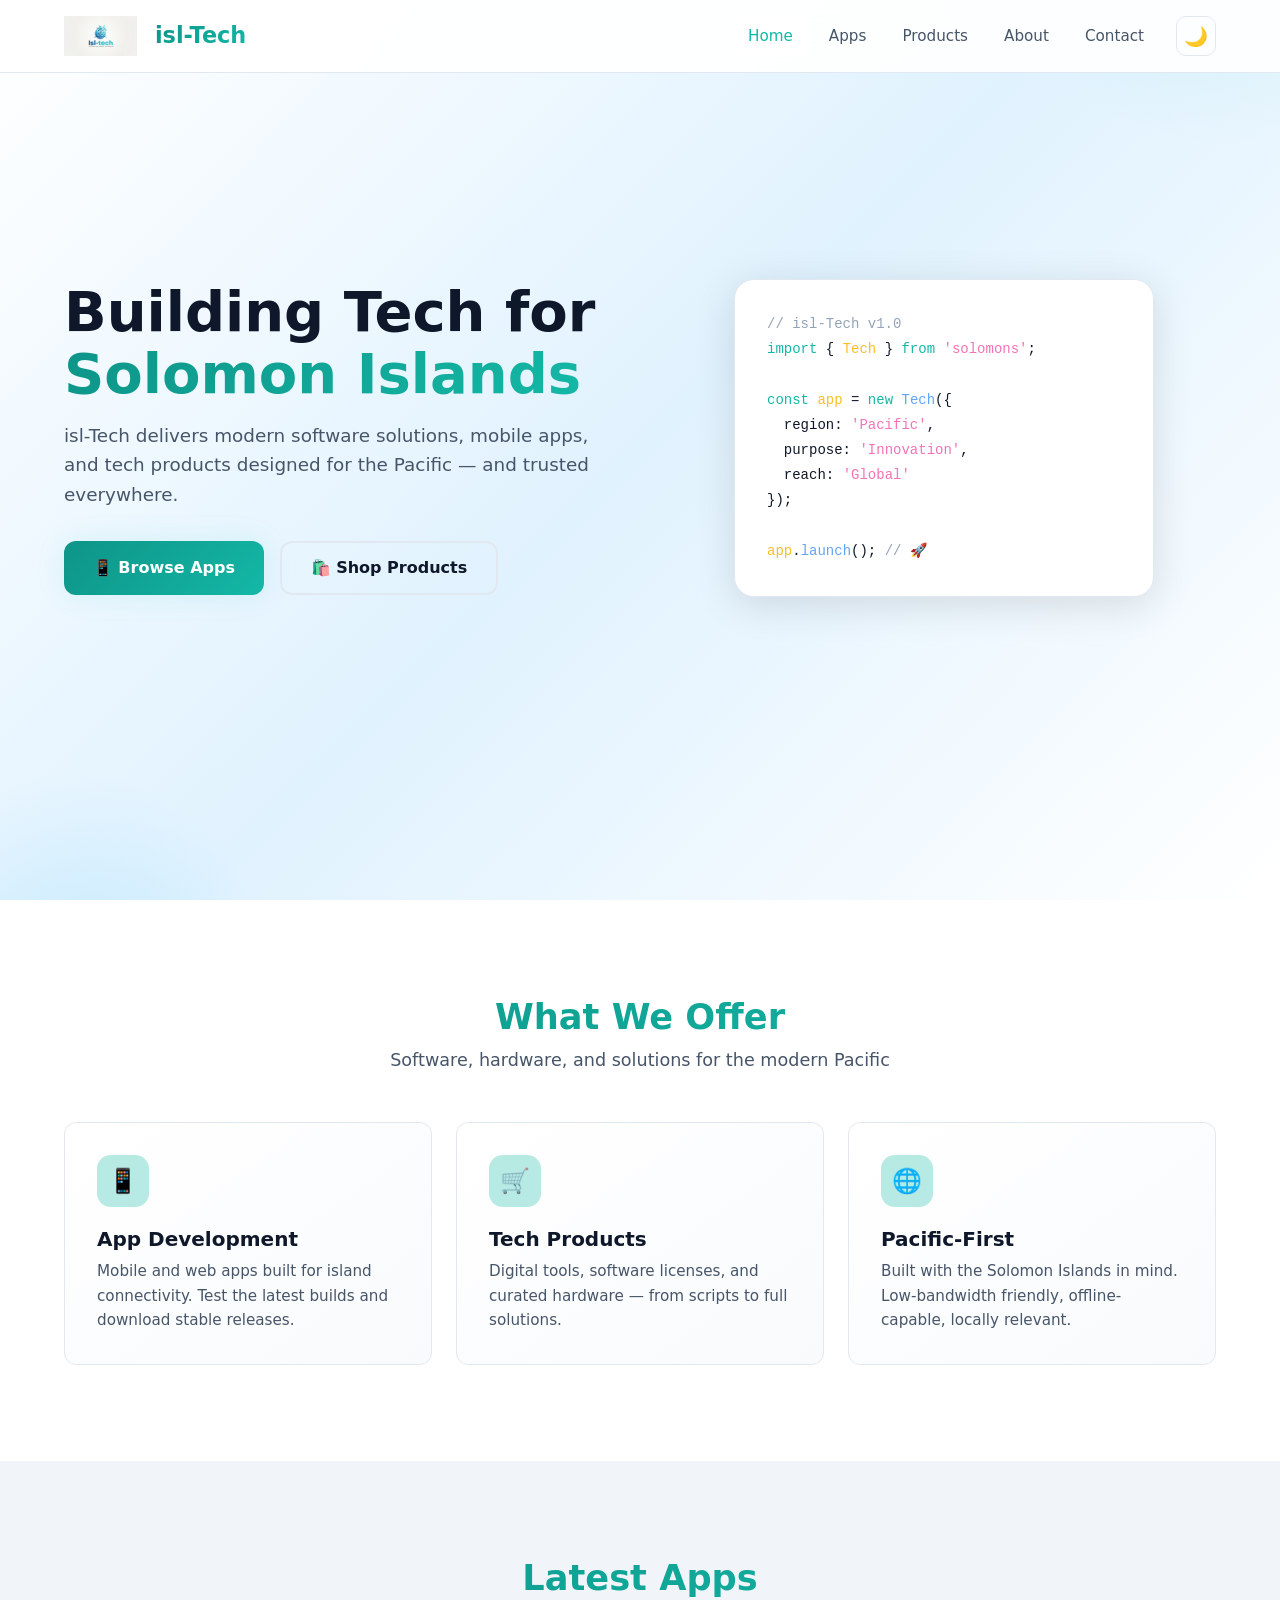
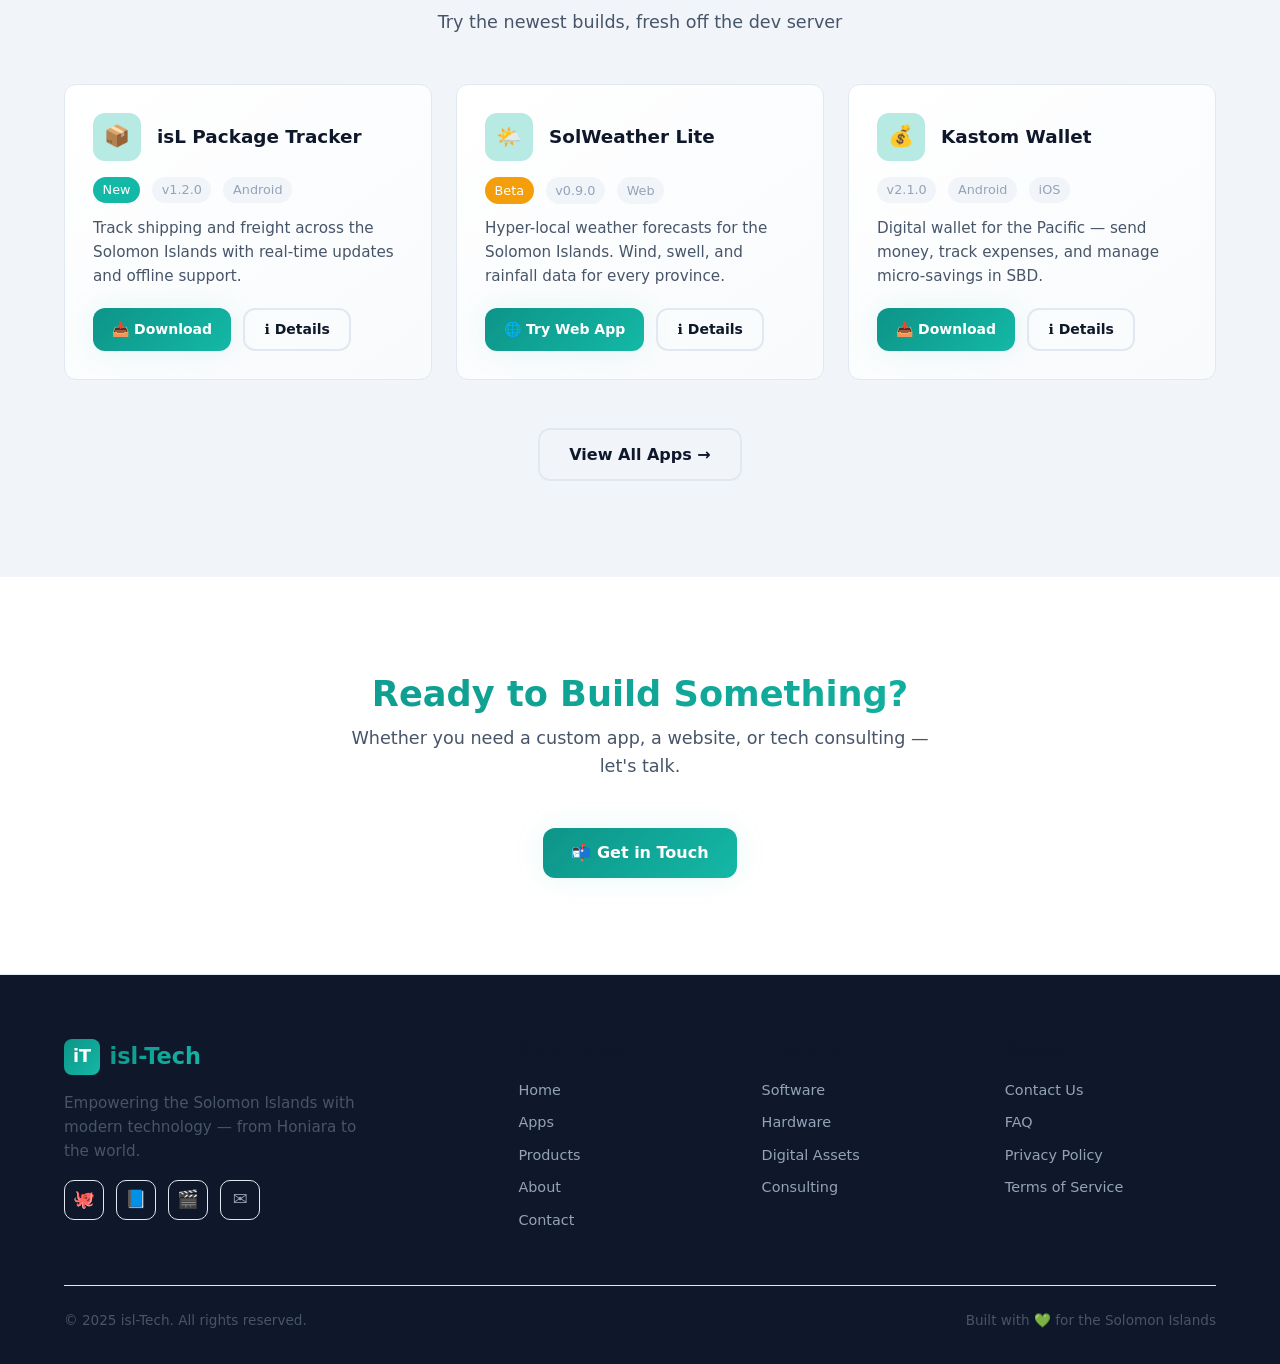
==== index.html @ 94e6d22f "Initial commit" ====
<!DOCTYPE html>
<html lang="en" data-theme="dark">

<head>
  <meta charset="UTF-8">
  <meta name="viewport" content="width=device-width, initial-scale=1.0">
  <meta name="description"
    content="isl-Tech — Solomon Islands tech hub. Download apps, browse products, and explore software solutions.">
  <title>isl-Tech | Solomon Islands Tech Solutions</title>
  <link rel="stylesheet" href="assets/css/style.css">
  <link rel="icon" type="image/svg+xml"
    href="data:image/svg+xml,<svg xmlns='http://www.w3.org/2000/svg' viewBox='0 0 100 100'><text y='.9em' font-size='90'>💻</text></svg>">
</head>

<body>

  <!-- ==================== NAVBAR ==================== -->
  <nav class="navbar" role="navigation" aria-label="Main navigation">
    <div class="container">
      <a href="index.html" class="nav-brand">
        <img src="assets/images/Gemini_Generated_Image_qq8vhxqq8vhxqq8v.png" alt="isl-Tech logo" class="brand-logo">
        <span>isl-Tech</span>
      </a>

      <div class="nav-links" id="nav-links">
        <a href="index.html">Home</a>
        <a href="apps.html">Apps</a>
        <a href="products.html">Products</a>
        <a href="about.html">About</a>
        <a href="contact.html">Contact</a>
        <button class="theme-toggle" id="theme-toggle" aria-label="Toggle theme">
          <span class="theme-icon">☀️</span>
        </button>
      </div>

      <button class="hamburger" id="hamburger" aria-label="Toggle menu">
        <span></span>
        <span></span>
        <span></span>
      </button>
    </div>
  </nav>

  <!-- ==================== HERO ==================== -->
  <section class="hero">
    <div class="container">
      <div class="hero-content animate-on-scroll">
        <h1>
          Building Tech for<br>
          <span class="highlight">Solomon Islands</span>
        </h1>
        <p>
          isl-Tech delivers modern software solutions, mobile apps, and tech products
          designed for the Pacific — and trusted everywhere.
        </p>
        <div class="hero-buttons">
          <a href="apps.html" class="btn btn-primary">📱 Browse Apps</a>
          <a href="products.html" class="btn btn-secondary">🛍️ Shop Products</a>
        </div>
      </div>

      <div class="hero-visual animate-on-scroll animate-in-delay-2">
        <div class="hero-code-block">
          <span class="code-comment">// isl-Tech v1.0</span><br>
          <span class="code-keyword">import</span> { <span class="code-var">Tech</span> } <span
            class="code-keyword">from</span> <span class="code-string">'solomons'</span>;<br><br>
          <span class="code-keyword">const</span> <span class="code-var">app</span> = <span
            class="code-keyword">new</span> <span class="code-func">Tech</span>({<br>
          &nbsp;&nbsp;region: <span class="code-string">'Pacific'</span>,<br>
          &nbsp;&nbsp;purpose: <span class="code-string">'Innovation'</span>,<br>
          &nbsp;&nbsp;reach: <span class="code-string">'Global'</span><br>
          });<br><br>
          <span class="code-var">app</span>.<span class="code-func">launch</span>(); <span class="code-comment">//
            🚀</span>
        </div>
      </div>
    </div>
  </section>

  <!-- ==================== FEATURES ==================== -->
  <section>
    <div class="container">
      <div class="text-center animate-on-scroll">
        <h2 class="section-title">What We Offer</h2>
        <p class="section-subtitle">Software, hardware, and solutions for the modern Pacific</p>
      </div>

      <div class="features-grid">
        <div class="feature-card animate-on-scroll animate-in-delay-1">
          <div class="feature-icon">📱</div>
          <h3>App Development</h3>
          <p>Mobile and web apps built for island connectivity. Test the latest builds and download stable releases.</p>
        </div>

        <div class="feature-card animate-on-scroll animate-in-delay-2">
          <div class="feature-icon">🛒</div>
          <h3>Tech Products</h3>
          <p>Digital tools, software licenses, and curated hardware — from scripts to full solutions.</p>
        </div>

        <div class="feature-card animate-on-scroll animate-in-delay-3">
          <div class="feature-icon">🌐</div>
          <h3>Pacific-First</h3>
          <p>Built with the Solomon Islands in mind. Low-bandwidth friendly, offline-capable, locally relevant.</p>
        </div>
      </div>
    </div>
  </section>

  <!-- ==================== LATEST APPS PREVIEW ==================== -->
  <section style="background: var(--bg-secondary);">
    <div class="container">
      <div class="text-center animate-on-scroll">
        <h2 class="section-title">Latest Apps</h2>
        <p class="section-subtitle">Try the newest builds, fresh off the dev server</p>
      </div>

      <div class="apps-grid">
        <div class="app-card animate-on-scroll animate-in-delay-1">
          <div class="app-card-header">
            <div class="app-card-icon">📦</div>
            <h3>isL Package Tracker</h3>
          </div>
          <div class="app-meta">
            <span class="tag-new">New</span>
            <span>v1.2.0</span>
            <span>Android</span>
          </div>
          <p>Track shipping and freight across the Solomon Islands with real-time updates and offline support.</p>
          <div class="app-actions">
            <a href="#" class="btn btn-primary btn-sm">📥 Download</a>
            <a href="#" class="btn btn-secondary btn-sm">ℹ️ Details</a>
          </div>
        </div>

        <div class="app-card animate-on-scroll animate-in-delay-2">
          <div class="app-card-header">
            <div class="app-card-icon">🌤️</div>
            <h3>SolWeather Lite</h3>
          </div>
          <div class="app-meta">
            <span class="tag-beta">Beta</span>
            <span>v0.9.0</span>
            <span>Web</span>
          </div>
          <p>Hyper-local weather forecasts for the Solomon Islands. Wind, swell, and rainfall data for every province.
          </p>
          <div class="app-actions">
            <a href="#" class="btn btn-primary btn-sm">🌐 Try Web App</a>
            <a href="#" class="btn btn-secondary btn-sm">ℹ️ Details</a>
          </div>
        </div>

        <div class="app-card animate-on-scroll animate-in-delay-3">
          <div class="app-card-header">
            <div class="app-card-icon">💰</div>
            <h3>Kastom Wallet</h3>
          </div>
          <div class="app-meta">
            <span>v2.1.0</span>
            <span>Android</span>
            <span>iOS</span>
          </div>
          <p>Digital wallet for the Pacific — send money, track expenses, and manage micro-savings in SBD.</p>
          <div class="app-actions">
            <a href="#" class="btn btn-primary btn-sm">📥 Download</a>
            <a href="#" class="btn btn-secondary btn-sm">ℹ️ Details</a>
          </div>
        </div>
      </div>

      <div class="text-center mt-3">
        <a href="apps.html" class="btn btn-secondary">View All Apps →</a>
      </div>
    </div>
  </section>

  <!-- ==================== CALL TO ACTION ==================== -->
  <section class="text-center">
    <div class="container">
      <div class="animate-on-scroll">
        <h2 class="section-title">Ready to Build Something?</h2>
        <p class="section-subtitle" style="max-width: 600px; margin-left: auto; margin-right: auto;">
          Whether you need a custom app, a website, or tech consulting — let's talk.
        </p>
        <a href="contact.html" class="btn btn-primary">📬 Get in Touch</a>
      </div>
    </div>
  </section>

  <!-- ==================== FOOTER ==================== -->
  <footer class="footer">
    <div class="container">
      <div class="footer-grid">
        <div class="footer-brand">
          <a href="index.html" class="nav-brand">
            <div class="brand-icon">iT</div>
            <span>isl-Tech</span>
          </a>
          <p>Empowering the Solomon Islands with modern technology — from Honiara to the world.</p>
          <div class="footer-social">
            <a href="#" aria-label="GitHub">🐙</a>
            <a href="#" aria-label="Facebook">📘</a>
            <a href="#" aria-label="YouTube">🎬</a>
            <a href="#" aria-label="Email">✉️</a>
          </div>
        </div>

        <div class="footer-links">
          <h4>Quick Links</h4>
          <a href="index.html">Home</a>
          <a href="apps.html">Apps</a>
          <a href="products.html">Products</a>
          <a href="about.html">About</a>
          <a href="contact.html">Contact</a>
        </div>

        <div class="footer-links">
          <h4>Products</h4>
          <a href="products.html">Software</a>
          <a href="products.html">Hardware</a>
          <a href="products.html">Digital Assets</a>
          <a href="products.html">Consulting</a>
        </div>

        <div class="footer-links">
          <h4>Support</h4>
          <a href="contact.html">Contact Us</a>
          <a href="#">FAQ</a>
          <a href="#">Privacy Policy</a>
          <a href="#">Terms of Service</a>
        </div>
      </div>

      <div class="footer-bottom">
        <span>&copy; 2025 isl-Tech. All rights reserved.</span>
        <span>Built with 💚 for the Solomon Islands</span>
      </div>
    </div>
  </footer>

  <script src="assets/js/main.js"></script>
</body>

</html>
---- assets/css/style.css ----
/* ========================================
   isl-Tech - Main Stylesheet
   Light/Dark mode with system preference
   ======================================== */

/* ----- CSS Variables (Theme) ----- */
:root {
  /* Default: Dark theme (fallback) */
  --bg-primary: #0a0e17;
  --bg-secondary: #111827;
  --bg-card: #1a1f2e;
  --bg-card-hover: #242b3d;
  --bg-nav: rgba(10, 14, 23, 0.92);
  --bg-footer: #060912;

  --text-primary: #f1f5f9;
  --text-secondary: #94a3b8;
  --text-muted: #64748b;

  --accent: #14b8a6;
  --accent-light: #2dd4bf;
  --accent-dark: #0d9488;
  --accent-glow: rgba(20, 184, 166, 0.3);

  --border-color: #1e293b;
  --border-light: #334155;

  --shadow: 0 4px 20px rgba(0, 0, 0, 0.3);
  --shadow-lg: 0 8px 40px rgba(0, 0, 0, 0.5);
  --shadow-accent: 0 0 30px rgba(20, 184, 166, 0.15);

  --gradient-hero: linear-gradient(135deg, #0a0e17 0%, #0f2847 50%, #0a0e17 100%);
  --gradient-card: linear-gradient(145deg, #1a1f2e, #111827);
  --gradient-accent: linear-gradient(135deg, #0d9488, #14b8a6);

  --radius: 12px;
  --radius-lg: 20px;
  --radius-full: 9999px;

  --font-sans: 'Segoe UI', system-ui, -apple-system, sans-serif;
  --font-mono: 'SF Mono', 'Fira Code', 'Cascadia Code', monospace;
}

/* ----- Light Theme ----- */
[data-theme="light"] {
  --bg-primary: #ffffff;
  --bg-secondary: #f1f5f9;
  --bg-card: #ffffff;
  --bg-card-hover: #f8fafc;
  --bg-nav: rgba(255, 255, 255, 0.92);
  --bg-footer: #0f172a;

  --text-primary: #0f172a;
  --text-secondary: #475569;
  --text-muted: #94a3b8;

  --border-color: #e2e8f0;
  --border-light: #cbd5e1;

  --shadow: 0 4px 20px rgba(0, 0, 0, 0.08);
  --shadow-lg: 0 8px 40px rgba(0, 0, 0, 0.12);
  --shadow-accent: 0 0 30px rgba(20, 184, 166, 0.1);

  --gradient-hero: linear-gradient(135deg, #ffffff 0%, #e0f2fe 50%, #ffffff 100%);
  --gradient-card: linear-gradient(145deg, #ffffff, #f8fafc);
}

/* ----- Reset & Base ----- */
*,
*::before,
*::after {
  margin: 0;
  padding: 0;
  box-sizing: border-box;
}

html {
  scroll-behavior: smooth;
  font-size: 16px;
}

body {
  font-family: var(--font-sans);
  background-color: var(--bg-primary);
  color: var(--text-primary);
  line-height: 1.6;
  transition: background-color 0.3s ease, color 0.3s ease;
  min-height: 100vh;
}

a {
  color: var(--accent);
  text-decoration: none;
  transition: color 0.2s ease;
}

a:hover {
  color: var(--accent-light);
}

/* ----- Logo Styling ----- */
.brand-logo {
  height: 40px;
  width: auto;
  object-fit: contain;
  margin-right: 8px;
}

img {
  max-width: 100%;
  height: auto;
  display: block;
}

ul {
  list-style: none;
}

.container {
  width: 100%;
  max-width: 1200px;
  margin: 0 auto;
  padding: 0 24px;
}

/* ----- Typography ----- */
h1,
h2,
h3,
h4,
h5,
h6 {
  line-height: 1.2;
  font-weight: 700;
}

.section-title {
  font-size: 2.2rem;
  margin-bottom: 0.5rem;
  background: var(--gradient-accent);
  -webkit-background-clip: text;
  -webkit-text-fill-color: transparent;
  background-clip: text;
}

.section-subtitle {
  font-size: 1.1rem;
  color: var(--text-secondary);
  margin-bottom: 3rem;
}

/* ----- Buttons ----- */
.btn {
  display: inline-flex;
  align-items: center;
  gap: 0.6rem;
  padding: 0.75rem 1.8rem;
  font-size: 1rem;
  font-weight: 600;
  border: none;
  border-radius: var(--radius);
  cursor: pointer;
  transition: all 0.25s ease;
  text-decoration: none;
  font-family: var(--font-sans);
}

.btn-primary {
  background: var(--gradient-accent);
  color: #fff;
  box-shadow: var(--shadow-accent);
}

.btn-primary:hover {
  transform: translateY(-2px);
  box-shadow: 0 0 40px var(--accent-glow);
  color: #fff;
}

.btn-secondary {
  background: transparent;
  color: var(--text-primary);
  border: 2px solid var(--border-color);
}

.btn-secondary:hover {
  border-color: var(--accent);
  color: var(--accent);
  transform: translateY(-2px);
}

.btn-sm {
  padding: 0.5rem 1.2rem;
  font-size: 0.875rem;
}

/* ========================================
   NAVIGATION
   ======================================== */
.navbar {
  position: fixed;
  top: 0;
  left: 0;
  width: 100%;
  z-index: 1000;
  background: var(--bg-nav);
  backdrop-filter: blur(16px);
  -webkit-backdrop-filter: blur(16px);
  border-bottom: 1px solid var(--border-color);
  transition: background 0.3s ease;
}

.navbar .container {
  display: flex;
  align-items: center;
  justify-content: space-between;
  height: 72px;
}

.nav-brand {
  display: flex;
  align-items: center;
  gap: 0.6rem;
  font-size: 1.4rem;
  font-weight: 800;
  color: var(--text-primary);
  text-decoration: none;
}

.nav-brand .brand-icon {
  width: 36px;
  height: 36px;
  background: var(--gradient-accent);
  border-radius: 8px;
  display: flex;
  align-items: center;
  justify-content: center;
  font-size: 1.1rem;
  color: #fff;
  font-weight: 700;
}

.nav-brand span {
  background: var(--gradient-accent);
  -webkit-background-clip: text;
  -webkit-text-fill-color: transparent;
  background-clip: text;
}

.nav-links {
  display: flex;
  align-items: center;
  gap: 0.25rem;
}

.nav-links a {
  padding: 0.5rem 1rem;
  color: var(--text-secondary);
  font-weight: 500;
  font-size: 0.95rem;
  border-radius: 8px;
  transition: all 0.2s ease;
}

.nav-links a:hover,
.nav-links a.active {
  color: var(--text-primary);
  background: var(--bg-card);
}

.nav-links a.active {
  color: var(--accent);
}

/* Theme Toggle */
.theme-toggle {
  display: flex;
  align-items: center;
  justify-content: center;
  width: 40px;
  height: 40px;
  border: 1px solid var(--border-color);
  border-radius: 10px;
  background: transparent;
  color: var(--text-secondary);
  cursor: pointer;
  font-size: 1.2rem;
  transition: all 0.25s ease;
  margin-left: 0.75rem;
}

.theme-toggle:hover {
  border-color: var(--accent);
  color: var(--accent);
  background: var(--bg-card);
}

/* Hamburger Menu */
.hamburger {
  display: none;
  flex-direction: column;
  gap: 5px;
  cursor: pointer;
  padding: 4px;
  border: none;
  background: transparent;
  margin-left: 0.75rem;
}

.hamburger span {
  display: block;
  width: 24px;
  height: 2.5px;
  background: var(--text-primary);
  border-radius: 2px;
  transition: all 0.3s ease;
}

.hamburger.active span:nth-child(1) {
  transform: rotate(45deg) translate(5px, 5px);
}

.hamburger.active span:nth-child(2) {
  opacity: 0;
}

.hamburger.active span:nth-child(3) {
  transform: rotate(-45deg) translate(5px, -5px);
}

/* ========================================
   HERO SECTION
   ======================================== */
.hero {
  min-height: 100vh;
  display: flex;
  align-items: center;
  background: var(--gradient-hero);
  position: relative;
  overflow: hidden;
  padding-top: 72px;
}

.hero::before {
  content: '';
  position: absolute;
  top: -50%;
  right: -20%;
  width: 600px;
  height: 600px;
  background: radial-gradient(circle, var(--accent-glow) 0%, transparent 70%);
  opacity: 0.4;
  pointer-events: none;
}

.hero::after {
  content: '';
  position: absolute;
  bottom: -30%;
  left: -10%;
  width: 400px;
  height: 400px;
  background: radial-gradient(circle, rgba(56, 189, 248, 0.15) 0%, transparent 70%);
  pointer-events: none;
}

.hero .container {
  position: relative;
  z-index: 1;
  display: grid;
  grid-template-columns: 1fr 1fr;
  gap: 4rem;
  align-items: center;
}

.hero-content h1 {
  font-size: 3.5rem;
  margin-bottom: 1rem;
  line-height: 1.1;
}

.hero-content h1 .highlight {
  background: var(--gradient-accent);
  -webkit-background-clip: text;
  -webkit-text-fill-color: transparent;
  background-clip: text;
}

.hero-content p {
  font-size: 1.15rem;
  color: var(--text-secondary);
  margin-bottom: 2rem;
  max-width: 540px;
}

.hero-buttons {
  display: flex;
  gap: 1rem;
  flex-wrap: wrap;
}

.hero-visual {
  display: flex;
  justify-content: center;
  align-items: center;
}

.hero-code-block {
  background: var(--bg-card);
  border: 1px solid var(--border-color);
  border-radius: var(--radius-lg);
  padding: 2rem;
  width: 100%;
  max-width: 420px;
  box-shadow: var(--shadow-lg);
  font-family: var(--font-mono);
  font-size: 0.875rem;
  line-height: 1.8;
}

.hero-code-block .code-comment {
  color: var(--text-muted);
}

.hero-code-block .code-keyword {
  color: var(--accent);
}

.hero-code-block .code-string {
  color: #f472b6;
}

.hero-code-block .code-func {
  color: #60a5fa;
}

.hero-code-block .code-var {
  color: #fbbf24;
}

/* ========================================
   FEATURES / SECTIONS
   ======================================== */
section {
  padding: 6rem 0;
}

.features-grid {
  display: grid;
  grid-template-columns: repeat(3, 1fr);
  gap: 1.5rem;
}

.feature-card {
  background: var(--gradient-card);
  border: 1px solid var(--border-color);
  border-radius: var(--radius);
  padding: 2rem;
  transition: all 0.3s ease;
}

.feature-card:hover {
  border-color: var(--accent);
  transform: translateY(-4px);
  box-shadow: var(--shadow-accent);
}

.feature-icon {
  width: 52px;
  height: 52px;
  background: var(--accent-glow);
  border-radius: 14px;
  display: flex;
  align-items: center;
  justify-content: center;
  font-size: 1.5rem;
  margin-bottom: 1.25rem;
}

.feature-card h3 {
  font-size: 1.25rem;
  margin-bottom: 0.5rem;
}

.feature-card p {
  color: var(--text-secondary);
  font-size: 0.95rem;
}

/* ========================================
   APPS PAGE
   ======================================== */
.page-header {
  padding: 8rem 0 3rem;
  text-align: center;
  background: var(--gradient-hero);
  position: relative;
}

.page-header h1 {
  font-size: 2.8rem;
  margin-bottom: 0.75rem;
}

.page-header p {
  color: var(--text-secondary);
  font-size: 1.1rem;
  max-width: 600px;
  margin: 0 auto;
}

.apps-grid {
  display: grid;
  grid-template-columns: repeat(auto-fill, minmax(340px, 1fr));
  gap: 1.5rem;
}

.app-card {
  background: var(--gradient-card);
  border: 1px solid var(--border-color);
  border-radius: var(--radius);
  padding: 1.75rem;
  transition: all 0.3s ease;
}

.app-card:hover {
  border-color: var(--accent);
  transform: translateY(-3px);
  box-shadow: var(--shadow);
}

.app-card-header {
  display: flex;
  align-items: center;
  gap: 1rem;
  margin-bottom: 1rem;
}

.app-card-icon {
  width: 48px;
  height: 48px;
  background: var(--accent-glow);
  border-radius: 12px;
  display: flex;
  align-items: center;
  justify-content: center;
  font-size: 1.3rem;
  flex-shrink: 0;
}

.app-card h3 {
  font-size: 1.15rem;
}

.app-card .app-meta {
  display: flex;
  gap: 0.75rem;
  margin-bottom: 0.75rem;
  flex-wrap: wrap;
}

.app-card .app-meta span {
  font-size: 0.8rem;
  padding: 0.2rem 0.6rem;
  border-radius: var(--radius-full);
  background: var(--bg-secondary);
  color: var(--text-muted);
  font-weight: 500;
}

.app-card .app-meta .tag-new {
  background: var(--accent);
  color: #fff;
}

.app-card .app-meta .tag-beta {
  background: #f59e0b;
  color: #fff;
}

.app-card p {
  color: var(--text-secondary);
  font-size: 0.95rem;
  margin-bottom: 1.25rem;
}

.app-card .app-actions {
  display: flex;
  gap: 0.75rem;
}

/* ========================================
   PRODUCTS PAGE
   ======================================== */
.products-grid {
  display: grid;
  grid-template-columns: repeat(auto-fill, minmax(300px, 1fr));
  gap: 1.5rem;
}

.product-card {
  background: var(--gradient-card);
  border: 1px solid var(--border-color);
  border-radius: var(--radius);
  overflow: hidden;
  transition: all 0.3s ease;
}

.product-card:hover {
  border-color: var(--accent);
  transform: translateY(-3px);
  box-shadow: var(--shadow);
}

.product-card-img {
  height: 200px;
  background: var(--bg-secondary);
  display: flex;
  align-items: center;
  justify-content: center;
  font-size: 3rem;
  color: var(--text-muted);
  border-bottom: 1px solid var(--border-color);
}

.product-card-body {
  padding: 1.5rem;
}

.product-card-body h3 {
  font-size: 1.15rem;
  margin-bottom: 0.4rem;
}

.product-card-body .product-price {
  font-size: 1.3rem;
  font-weight: 700;
  color: var(--accent);
  margin-bottom: 0.5rem;
}

.product-card-body p {
  color: var(--text-secondary);
  font-size: 0.9rem;
  margin-bottom: 1.25rem;
}

/* ========================================
   ABOUT PAGE
   ======================================== */
.about-content {
  display: grid;
  grid-template-columns: 1fr 1fr;
  gap: 3rem;
  align-items: start;
}

.about-text h2 {
  font-size: 1.8rem;
  margin-bottom: 1rem;
}

.about-text p {
  color: var(--text-secondary);
  margin-bottom: 1.25rem;
  font-size: 1.05rem;
}

.about-stats {
  display: grid;
  grid-template-columns: repeat(2, 1fr);
  gap: 1rem;
}

.stat-card {
  background: var(--gradient-card);
  border: 1px solid var(--border-color);
  border-radius: var(--radius);
  padding: 1.5rem;
  text-align: center;
}

.stat-card .stat-number {
  font-size: 2rem;
  font-weight: 800;
  background: var(--gradient-accent);
  -webkit-background-clip: text;
  -webkit-text-fill-color: transparent;
  background-clip: text;
}

.stat-card .stat-label {
  font-size: 0.9rem;
  color: var(--text-muted);
  margin-top: 0.25rem;
}

/* ========================================
   CONTACT PAGE
   ======================================== */
.contact-grid {
  display: grid;
  grid-template-columns: 1fr 1.5fr;
  gap: 3rem;
}

.contact-info h3 {
  font-size: 1.4rem;
  margin-bottom: 1rem;
}

.contact-info p {
  color: var(--text-secondary);
  margin-bottom: 2rem;
}

.contact-details {
  display: flex;
  flex-direction: column;
  gap: 1rem;
}

.contact-item {
  display: flex;
  align-items: center;
  gap: 1rem;
  padding: 1rem;
  background: var(--gradient-card);
  border: 1px solid var(--border-color);
  border-radius: var(--radius);
}

.contact-item-icon {
  width: 40px;
  height: 40px;
  background: var(--accent-glow);
  border-radius: 10px;
  display: flex;
  align-items: center;
  justify-content: center;
  font-size: 1.1rem;
  flex-shrink: 0;
}

.contact-item span {
  color: var(--text-secondary);
  font-size: 0.95rem;
}

.contact-form {
  background: var(--gradient-card);
  border: 1px solid var(--border-color);
  border-radius: var(--radius-lg);
  padding: 2rem;
}

.form-group {
  margin-bottom: 1.25rem;
}

.form-group label {
  display: block;
  font-size: 0.9rem;
  font-weight: 600;
  margin-bottom: 0.4rem;
  color: var(--text-secondary);
}

.form-group input,
.form-group textarea,
.form-group select {
  width: 100%;
  padding: 0.75rem 1rem;
  background: var(--bg-primary);
  border: 1px solid var(--border-color);
  border-radius: 8px;
  color: var(--text-primary);
  font-family: var(--font-sans);
  font-size: 1rem;
  transition: border-color 0.2s ease;
}

.form-group input:focus,
.form-group textarea:focus,
.form-group select:focus {
  outline: none;
  border-color: var(--accent);
  box-shadow: 0 0 0 3px var(--accent-glow);
}

.form-group textarea {
  min-height: 120px;
  resize: vertical;
}

/* ========================================
   FOOTER
   ======================================== */
.footer {
  background: var(--bg-footer);
  border-top: 1px solid var(--border-color);
  padding: 4rem 0 2rem;
  color: var(--text-secondary);
}

.footer-grid {
  display: grid;
  grid-template-columns: 2fr 1fr 1fr 1fr;
  gap: 2rem;
  margin-bottom: 3rem;
}

.footer-brand p {
  margin-top: 1rem;
  font-size: 0.95rem;
  max-width: 320px;
}

.footer h4 {
  color: var(--text-primary);
  font-size: 1rem;
  margin-bottom: 1rem;
}

.footer-links a {
  display: block;
  padding: 0.3rem 0;
  color: var(--text-muted);
  font-size: 0.9rem;
  transition: color 0.2s ease;
}

.footer-links a:hover {
  color: var(--accent);
}

.footer-social {
  display: flex;
  gap: 0.75rem;
  margin-top: 1rem;
}

.footer-social a {
  width: 40px;
  height: 40px;
  border: 1px solid var(--border-color);
  border-radius: 10px;
  display: flex;
  align-items: center;
  justify-content: center;
  color: var(--text-muted);
  font-size: 1.1rem;
  transition: all 0.25s ease;
}

.footer-social a:hover {
  border-color: var(--accent);
  color: var(--accent);
  background: var(--accent-glow);
}

.footer-bottom {
  border-top: 1px solid var(--border-color);
  padding-top: 1.5rem;
  display: flex;
  justify-content: space-between;
  align-items: center;
  flex-wrap: wrap;
  gap: 1rem;
  font-size: 0.85rem;
}

/* ========================================
   RESPONSIVE DESIGN
   ======================================== */
@media (max-width: 1024px) {
  .hero .container {
    grid-template-columns: 1fr;
    text-align: center;
  }

  .hero-content p {
    margin: 0 auto 2rem;
  }

  .hero-buttons {
    justify-content: center;
  }

  .hero-visual {
    display: none;
  }

  .features-grid {
    grid-template-columns: repeat(2, 1fr);
  }

  .about-content {
    grid-template-columns: 1fr;
  }

  .contact-grid {
    grid-template-columns: 1fr;
  }

  .footer-grid {
    grid-template-columns: 1fr 1fr;
  }
}

@media (max-width: 768px) {
  .nav-links {
    position: fixed;
    top: 72px;
    left: 0;
    width: 100%;
    flex-direction: column;
    background: var(--bg-nav);
    backdrop-filter: blur(16px);
    border-bottom: 1px solid var(--border-color);
    padding: 1rem;
    gap: 0.25rem;
    transform: translateY(-120%);
    opacity: 0;
    transition: all 0.3s ease;
  }

  .nav-links.open {
    transform: translateY(0);
    opacity: 1;
  }

  .hamburger {
    display: flex;
  }

  .hero-content h1 {
    font-size: 2.5rem;
  }

  .section-title {
    font-size: 1.8rem;
  }

  .features-grid {
    grid-template-columns: 1fr;
  }

  .apps-grid {
    grid-template-columns: 1fr;
  }

  .products-grid {
    grid-template-columns: 1fr;
  }

  .about-stats {
    grid-template-columns: 1fr 1fr;
  }

  .footer-grid {
    grid-template-columns: 1fr;
  }

  .footer-bottom {
    flex-direction: column;
    text-align: center;
  }

  .page-header h1 {
    font-size: 2rem;
  }
}

@media (max-width: 480px) {
  .hero-content h1 {
    font-size: 2rem;
  }

  .container {
    padding: 0 16px;
  }

  .hero-buttons {
    flex-direction: column;
    align-items: center;
  }

  .about-stats {
    grid-template-columns: 1fr;
  }
}

/* ========================================
   ANIMATIONS
   ======================================== */
@keyframes fadeInUp {
  from {
    opacity: 0;
    transform: translateY(30px);
  }

  to {
    opacity: 1;
    transform: translateY(0);
  }
}

.animate-in {
  animation: fadeInUp 0.6s ease forwards;
}

.animate-in-delay-1 {
  animation-delay: 0.1s;
}

.animate-in-delay-2 {
  animation-delay: 0.2s;
}

.animate-in-delay-3 {
  animation-delay: 0.3s;
}

.animate-in-delay-4 {
  animation-delay: 0.4s;
}

/* ----- Utility ----- */
.text-center {
  text-align: center;
}

.mt-1 {
  margin-top: 1rem;
}

.mt-2 {
  margin-top: 2rem;
}

.mt-3 {
  margin-top: 3rem;
}

.mb-1 {
  margin-bottom: 1rem;
}

.mb-2 {
  margin-bottom: 2rem;
}
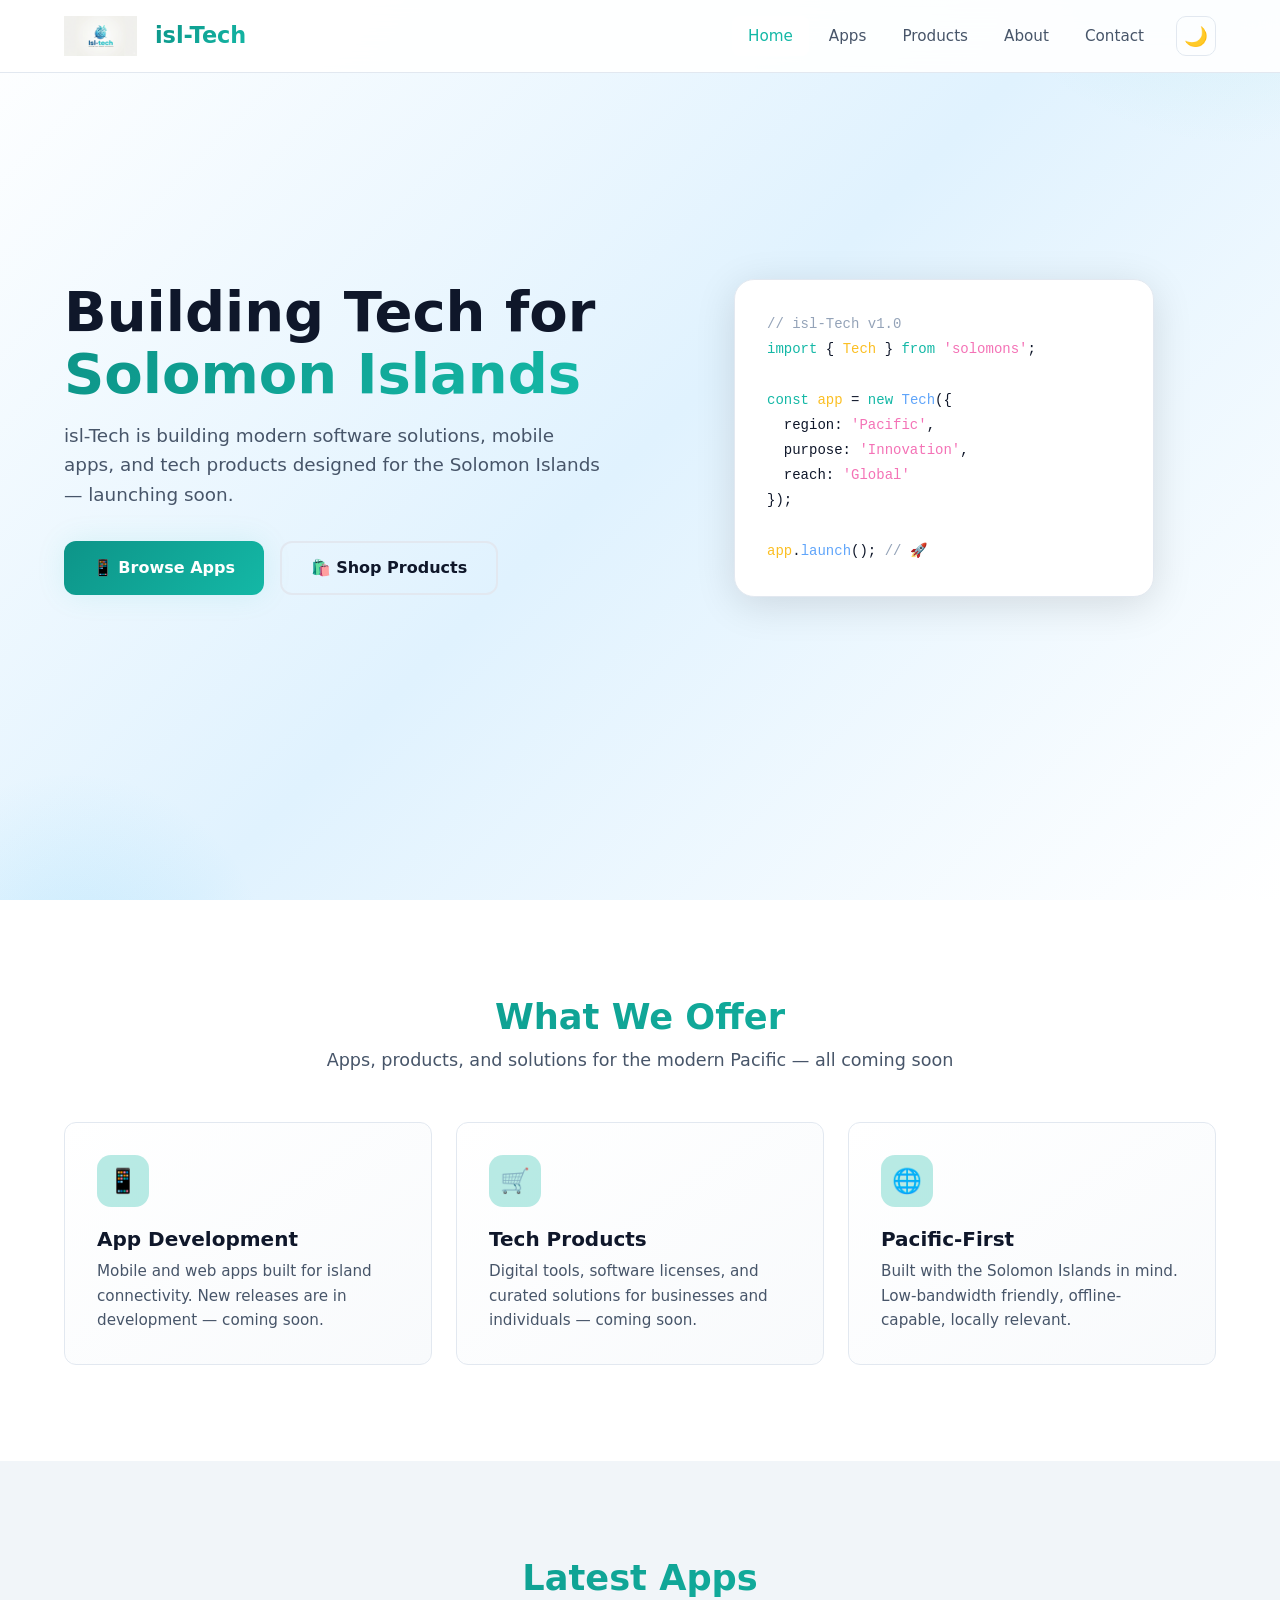
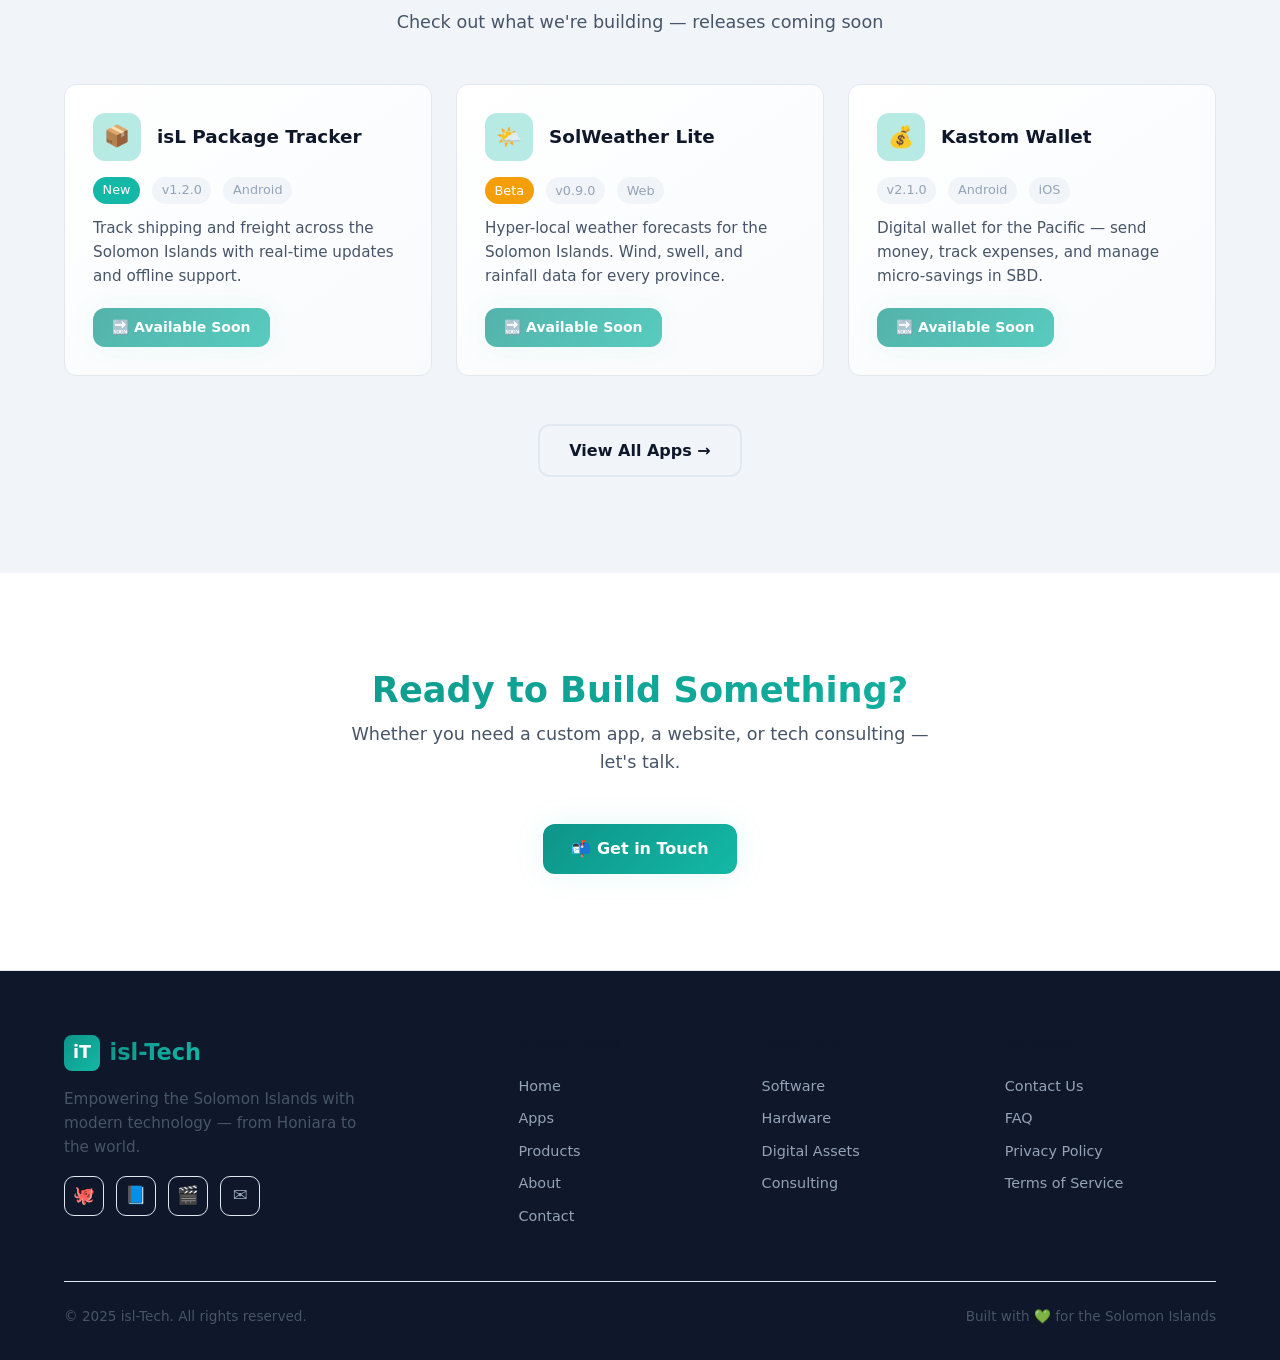
==== commit e3abef5c: "Update messaging: mark all apps/products as coming soon" ====
--- a/index.html
+++ b/index.html
@@ -5,7 +5,7 @@
   <meta charset="UTF-8">
   <meta name="viewport" content="width=device-width, initial-scale=1.0">
   <meta name="description"
-    content="isl-Tech — Solomon Islands tech hub. Download apps, browse products, and explore software solutions.">
+    content="isl-Tech — Solomon Islands tech hub. Browse upcoming apps, products, and software solutions.">
   <title>isl-Tech | Solomon Islands Tech Solutions</title>
   <link rel="stylesheet" href="assets/css/style.css">
   <link rel="icon" type="image/svg+xml"
@@ -50,8 +50,8 @@
           <span class="highlight">Solomon Islands</span>
         </h1>
         <p>
-          isl-Tech delivers modern software solutions, mobile apps, and tech products
-          designed for the Pacific — and trusted everywhere.
+          isl-Tech is building modern software solutions, mobile apps, and tech products
+          designed for the Solomon Islands — launching soon.
         </p>
         <div class="hero-buttons">
           <a href="apps.html" class="btn btn-primary">📱 Browse Apps</a>
@@ -82,20 +82,20 @@
     <div class="container">
       <div class="text-center animate-on-scroll">
         <h2 class="section-title">What We Offer</h2>
-        <p class="section-subtitle">Software, hardware, and solutions for the modern Pacific</p>
+        <p class="section-subtitle">Apps, products, and solutions for the modern Pacific — all coming soon</p>
       </div>
 
       <div class="features-grid">
         <div class="feature-card animate-on-scroll animate-in-delay-1">
           <div class="feature-icon">📱</div>
           <h3>App Development</h3>
-          <p>Mobile and web apps built for island connectivity. Test the latest builds and download stable releases.</p>
+          <p>Mobile and web apps built for island connectivity. New releases are in development — coming soon.</p>
         </div>
 
         <div class="feature-card animate-on-scroll animate-in-delay-2">
           <div class="feature-icon">🛒</div>
           <h3>Tech Products</h3>
-          <p>Digital tools, software licenses, and curated hardware — from scripts to full solutions.</p>
+          <p>Digital tools, software licenses, and curated solutions for businesses and individuals — coming soon.</p>
         </div>
 
         <div class="feature-card animate-on-scroll animate-in-delay-3">
@@ -112,7 +112,7 @@
     <div class="container">
       <div class="text-center animate-on-scroll">
         <h2 class="section-title">Latest Apps</h2>
-        <p class="section-subtitle">Try the newest builds, fresh off the dev server</p>
+        <p class="section-subtitle">Check out what we're building — releases coming soon</p>
       </div>
 
       <div class="apps-grid">
@@ -128,8 +128,8 @@
           </div>
           <p>Track shipping and freight across the Solomon Islands with real-time updates and offline support.</p>
           <div class="app-actions">
-            <a href="#" class="btn btn-primary btn-sm">📥 Download</a>
-            <a href="#" class="btn btn-secondary btn-sm">ℹ️ Details</a>
+            <span class="btn btn-primary btn-sm" style="opacity: 0.7; cursor: default; pointer-events: none;">🔜
+              Available Soon</span>
           </div>
         </div>
 
@@ -146,8 +146,8 @@
           <p>Hyper-local weather forecasts for the Solomon Islands. Wind, swell, and rainfall data for every province.
           </p>
           <div class="app-actions">
-            <a href="#" class="btn btn-primary btn-sm">🌐 Try Web App</a>
-            <a href="#" class="btn btn-secondary btn-sm">ℹ️ Details</a>
+            <span class="btn btn-primary btn-sm" style="opacity: 0.7; cursor: default; pointer-events: none;">🔜
+              Available Soon</span>
           </div>
         </div>
 
@@ -163,8 +163,8 @@
           </div>
           <p>Digital wallet for the Pacific — send money, track expenses, and manage micro-savings in SBD.</p>
           <div class="app-actions">
-            <a href="#" class="btn btn-primary btn-sm">📥 Download</a>
-            <a href="#" class="btn btn-secondary btn-sm">ℹ️ Details</a>
+            <span class="btn btn-primary btn-sm" style="opacity: 0.7; cursor: default; pointer-events: none;">🔜
+              Available Soon</span>
           </div>
         </div>
       </div>
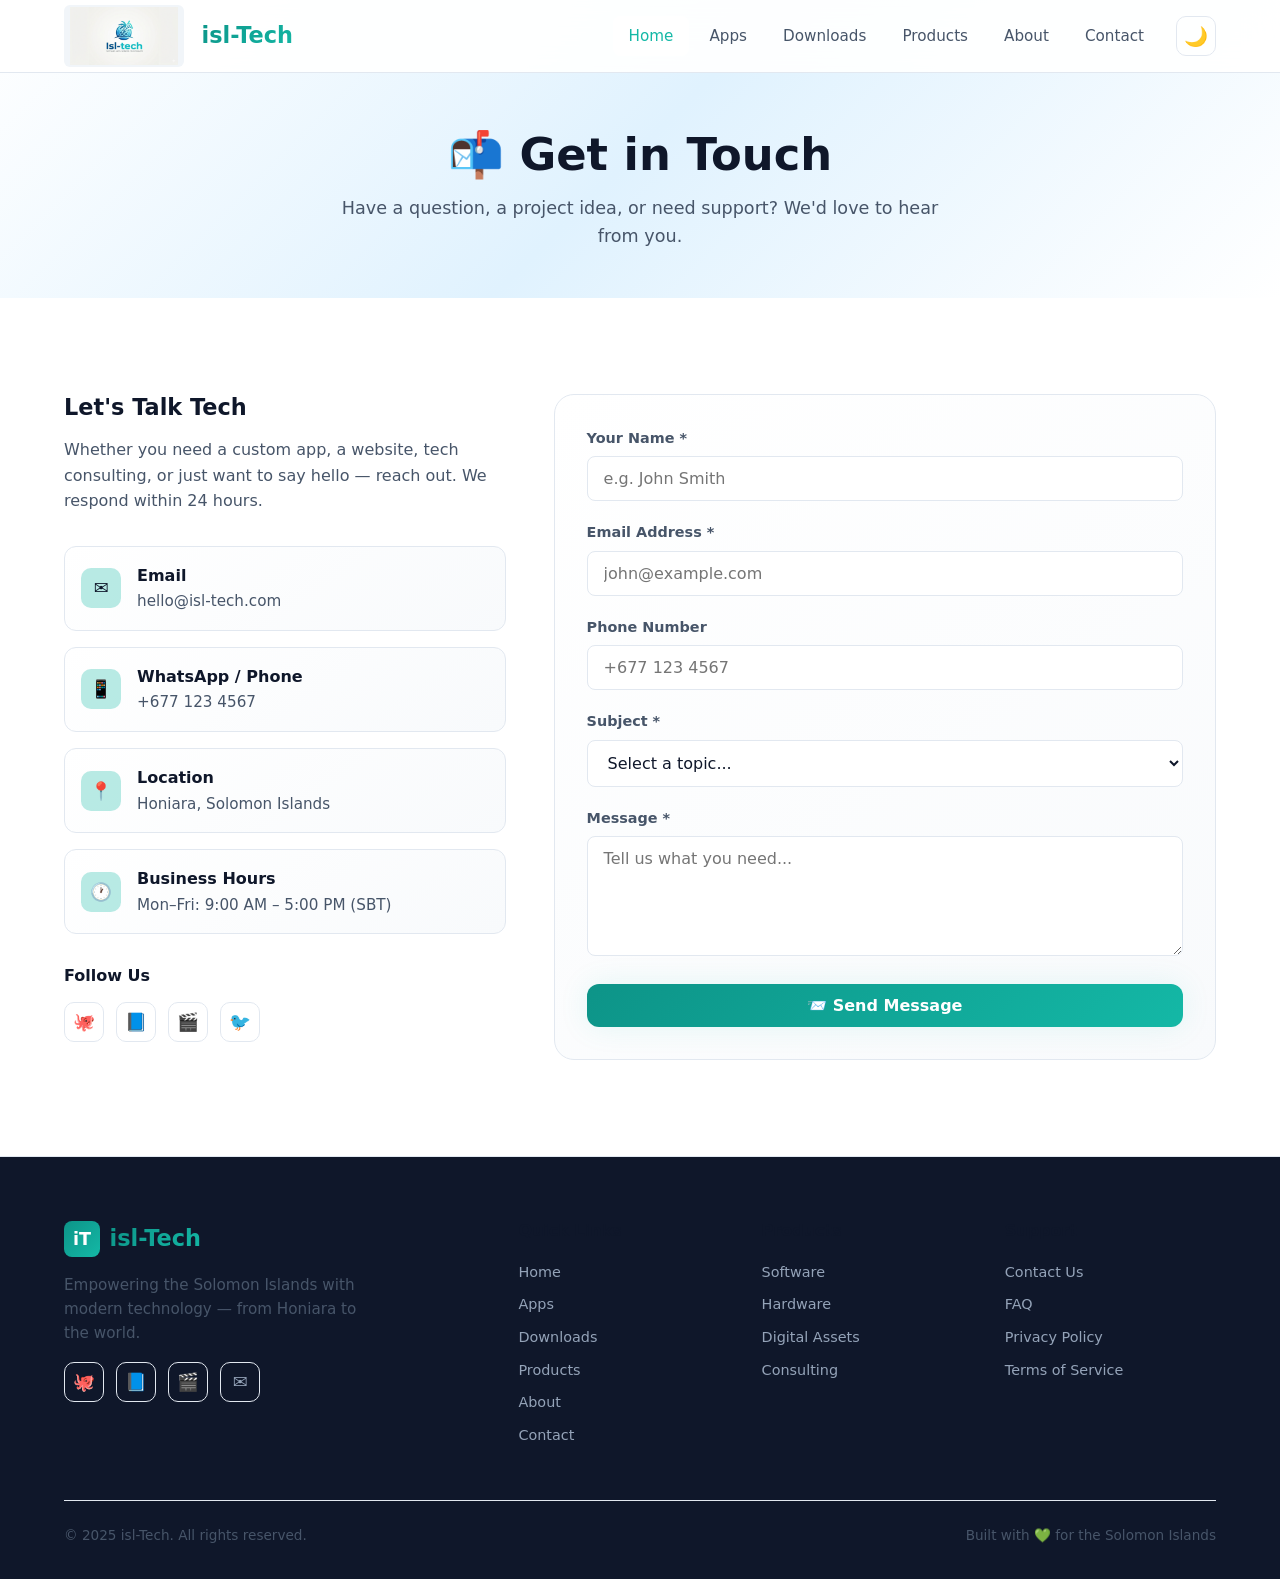
==== commit deb5d133: "Add Island Hearts app to Apps page with Pre Seed App label and push all latest changes" ====
--- a/index.html
+++ b/index.html
@@ -4,9 +4,8 @@
 <head>
   <meta charset="UTF-8">
   <meta name="viewport" content="width=device-width, initial-scale=1.0">
-  <meta name="description"
-    content="isl-Tech — Solomon Islands tech hub. Browse upcoming apps, products, and software solutions.">
-  <title>isl-Tech | Solomon Islands Tech Solutions</title>
+  <meta name="description" content="Contact isl-Tech — get in touch about apps, products, consulting, or support.">
+  <title>Contact | isl-Tech</title>
   <link rel="stylesheet" href="assets/css/style.css">
   <link rel="icon" type="image/svg+xml"
     href="data:image/svg+xml,<svg xmlns='http://www.w3.org/2000/svg' viewBox='0 0 100 100'><text y='.9em' font-size='90'>💻</text></svg>">
@@ -25,6 +24,7 @@
       <div class="nav-links" id="nav-links">
         <a href="index.html">Home</a>
         <a href="apps.html">Apps</a>
+        <a href="downloads.html">Downloads</a>
         <a href="products.html">Products</a>
         <a href="about.html">About</a>
         <a href="contact.html">Contact</a>
@@ -41,149 +41,114 @@
     </div>
   </nav>
 
-  <!-- ==================== HERO ==================== -->
-  <section class="hero">
-    <div class="container">
-      <div class="hero-content animate-on-scroll">
-        <h1>
-          Building Tech for<br>
-          <span class="highlight">Solomon Islands</span>
-        </h1>
-        <p>
-          isl-Tech is building modern software solutions, mobile apps, and tech products
-          designed for the Solomon Islands — launching soon.
-        </p>
-        <div class="hero-buttons">
-          <a href="apps.html" class="btn btn-primary">📱 Browse Apps</a>
-          <a href="products.html" class="btn btn-secondary">🛍️ Shop Products</a>
-        </div>
-      </div>
-
-      <div class="hero-visual animate-on-scroll animate-in-delay-2">
-        <div class="hero-code-block">
-          <span class="code-comment">// isl-Tech v1.0</span><br>
-          <span class="code-keyword">import</span> { <span class="code-var">Tech</span> } <span
-            class="code-keyword">from</span> <span class="code-string">'solomons'</span>;<br><br>
-          <span class="code-keyword">const</span> <span class="code-var">app</span> = <span
-            class="code-keyword">new</span> <span class="code-func">Tech</span>({<br>
-          &nbsp;&nbsp;region: <span class="code-string">'Pacific'</span>,<br>
-          &nbsp;&nbsp;purpose: <span class="code-string">'Innovation'</span>,<br>
-          &nbsp;&nbsp;reach: <span class="code-string">'Global'</span><br>
-          });<br><br>
-          <span class="code-var">app</span>.<span class="code-func">launch</span>(); <span class="code-comment">//
-            🚀</span>
-        </div>
-      </div>
-    </div>
-  </section>
-
-  <!-- ==================== FEATURES ==================== -->
+  <!-- ==================== PAGE HEADER ==================== -->
+  <header class="page-header">
+    <div class="container">
+      <h1 class="animate-on-scroll">📬 Get in Touch</h1>
+      <p class="animate-on-scroll animate-in-delay-1">
+        Have a question, a project idea, or need support? We'd love to hear from you.
+      </p>
+    </div>
+  </header>
+
+  <!-- ==================== CONTACT SECTION ==================== -->
   <section>
     <div class="container">
-      <div class="text-center animate-on-scroll">
-        <h2 class="section-title">What We Offer</h2>
-        <p class="section-subtitle">Apps, products, and solutions for the modern Pacific — all coming soon</p>
-      </div>
-
-      <div class="features-grid">
-        <div class="feature-card animate-on-scroll animate-in-delay-1">
-          <div class="feature-icon">📱</div>
-          <h3>App Development</h3>
-          <p>Mobile and web apps built for island connectivity. New releases are in development — coming soon.</p>
-        </div>
-
-        <div class="feature-card animate-on-scroll animate-in-delay-2">
-          <div class="feature-icon">🛒</div>
-          <h3>Tech Products</h3>
-          <p>Digital tools, software licenses, and curated solutions for businesses and individuals — coming soon.</p>
-        </div>
-
-        <div class="feature-card animate-on-scroll animate-in-delay-3">
-          <div class="feature-icon">🌐</div>
-          <h3>Pacific-First</h3>
-          <p>Built with the Solomon Islands in mind. Low-bandwidth friendly, offline-capable, locally relevant.</p>
-        </div>
-      </div>
-    </div>
-  </section>
-
-  <!-- ==================== LATEST APPS PREVIEW ==================== -->
-  <section style="background: var(--bg-secondary);">
-    <div class="container">
-      <div class="text-center animate-on-scroll">
-        <h2 class="section-title">Latest Apps</h2>
-        <p class="section-subtitle">Check out what we're building — releases coming soon</p>
-      </div>
-
-      <div class="apps-grid">
-        <div class="app-card animate-on-scroll animate-in-delay-1">
-          <div class="app-card-header">
-            <div class="app-card-icon">📦</div>
-            <h3>isL Package Tracker</h3>
+      <div class="contact-grid">
+        <!-- Contact Info -->
+        <div class="contact-info animate-on-scroll">
+          <h3>Let's Talk Tech</h3>
+          <p>
+            Whether you need a custom app, a website, tech consulting, or just want to say hello —
+            reach out. We respond within 24 hours.
+          </p>
+
+          <div class="contact-details">
+            <div class="contact-item">
+              <div class="contact-item-icon">✉️</div>
+              <div>
+                <strong>Email</strong><br>
+                <span>hello@isl-tech.com</span>
+              </div>
+            </div>
+
+            <div class="contact-item">
+              <div class="contact-item-icon">📱</div>
+              <div>
+                <strong>WhatsApp / Phone</strong><br>
+                <span>+677 123 4567</span>
+              </div>
+            </div>
+
+            <div class="contact-item">
+              <div class="contact-item-icon">📍</div>
+              <div>
+                <strong>Location</strong><br>
+                <span>Honiara, Solomon Islands</span>
+              </div>
+            </div>
+
+            <div class="contact-item">
+              <div class="contact-item-icon">🕐</div>
+              <div>
+                <strong>Business Hours</strong><br>
+                <span>Mon–Fri: 9:00 AM – 5:00 PM (SBT)</span>
+              </div>
+            </div>
           </div>
-          <div class="app-meta">
-            <span class="tag-new">New</span>
-            <span>v1.2.0</span>
-            <span>Android</span>
+
+          <div style="margin-top: 2rem;">
+            <h4 style="margin-bottom: 0.75rem;">Follow Us</h4>
+            <div class="footer-social">
+              <a href="#" aria-label="GitHub">🐙</a>
+              <a href="#" aria-label="Facebook">📘</a>
+              <a href="#" aria-label="YouTube">🎬</a>
+              <a href="#" aria-label="Twitter/X">🐦</a>
+            </div>
           </div>
-          <p>Track shipping and freight across the Solomon Islands with real-time updates and offline support.</p>
-          <div class="app-actions">
-            <span class="btn btn-primary btn-sm" style="opacity: 0.7; cursor: default; pointer-events: none;">🔜
-              Available Soon</span>
-          </div>
-        </div>
-
-        <div class="app-card animate-on-scroll animate-in-delay-2">
-          <div class="app-card-header">
-            <div class="app-card-icon">🌤️</div>
-            <h3>SolWeather Lite</h3>
-          </div>
-          <div class="app-meta">
-            <span class="tag-beta">Beta</span>
-            <span>v0.9.0</span>
-            <span>Web</span>
-          </div>
-          <p>Hyper-local weather forecasts for the Solomon Islands. Wind, swell, and rainfall data for every province.
-          </p>
-          <div class="app-actions">
-            <span class="btn btn-primary btn-sm" style="opacity: 0.7; cursor: default; pointer-events: none;">🔜
-              Available Soon</span>
-          </div>
-        </div>
-
-        <div class="app-card animate-on-scroll animate-in-delay-3">
-          <div class="app-card-header">
-            <div class="app-card-icon">💰</div>
-            <h3>Kastom Wallet</h3>
-          </div>
-          <div class="app-meta">
-            <span>v2.1.0</span>
-            <span>Android</span>
-            <span>iOS</span>
-          </div>
-          <p>Digital wallet for the Pacific — send money, track expenses, and manage micro-savings in SBD.</p>
-          <div class="app-actions">
-            <span class="btn btn-primary btn-sm" style="opacity: 0.7; cursor: default; pointer-events: none;">🔜
-              Available Soon</span>
-          </div>
-        </div>
-      </div>
-
-      <div class="text-center mt-3">
-        <a href="apps.html" class="btn btn-secondary">View All Apps →</a>
-      </div>
-    </div>
-  </section>
-
-  <!-- ==================== CALL TO ACTION ==================== -->
-  <section class="text-center">
-    <div class="container">
-      <div class="animate-on-scroll">
-        <h2 class="section-title">Ready to Build Something?</h2>
-        <p class="section-subtitle" style="max-width: 600px; margin-left: auto; margin-right: auto;">
-          Whether you need a custom app, a website, or tech consulting — let's talk.
-        </p>
-        <a href="contact.html" class="btn btn-primary">📬 Get in Touch</a>
+        </div>
+
+        <!-- Contact Form -->
+        <div class="contact-form animate-on-scroll animate-in-delay-1">
+          <form id="contact-form">
+            <div class="form-group">
+              <label for="name">Your Name *</label>
+              <input type="text" id="name" name="name" placeholder="e.g. John Smith" required>
+            </div>
+
+            <div class="form-group">
+              <label for="email">Email Address *</label>
+              <input type="email" id="email" name="email" placeholder="john@example.com" required>
+            </div>
+
+            <div class="form-group">
+              <label for="phone">Phone Number</label>
+              <input type="tel" id="phone" name="phone" placeholder="+677 123 4567">
+            </div>
+
+            <div class="form-group">
+              <label for="subject">Subject *</label>
+              <select id="subject" name="subject" required>
+                <option value="">Select a topic...</option>
+                <option value="app-support">App Support / Bug Report</option>
+                <option value="beta-testing">Beta Testing Request</option>
+                <option value="product-enquiry">Product Enquiry</option>
+                <option value="custom-project">Custom Project / Consulting</option>
+                <option value="partnership">Partnership Opportunity</option>
+                <option value="general">General Enquiry</option>
+              </select>
+            </div>
+
+            <div class="form-group">
+              <label for="message">Message *</label>
+              <textarea id="message" name="message" placeholder="Tell us what you need..." required></textarea>
+            </div>
+
+            <button type="submit" class="btn btn-primary" style="width: 100%; justify-content: center;">
+              📨 Send Message
+            </button>
+          </form>
+        </div>
       </div>
     </div>
   </section>
@@ -210,6 +175,7 @@
           <h4>Quick Links</h4>
           <a href="index.html">Home</a>
           <a href="apps.html">Apps</a>
+          <a href="downloads.html">Downloads</a>
           <a href="products.html">Products</a>
           <a href="about.html">About</a>
           <a href="contact.html">Contact</a>
--- a/assets/css/style.css
+++ b/assets/css/style.css
@@ -29,7 +29,12 @@
   --shadow-lg: 0 8px 40px rgba(0, 0, 0, 0.5);
   --shadow-accent: 0 0 30px rgba(20, 184, 166, 0.15);
 
-  --gradient-hero: linear-gradient(135deg, #0a0e17 0%, #0f2847 50%, #0a0e17 100%);
+  --gradient-hero: linear-gradient(
+    135deg,
+    #0a0e17 0%,
+    #0f2847 50%,
+    #0a0e17 100%
+  );
   --gradient-card: linear-gradient(145deg, #1a1f2e, #111827);
   --gradient-accent: linear-gradient(135deg, #0d9488, #14b8a6);
 
@@ -37,8 +42,8 @@
   --radius-lg: 20px;
   --radius-full: 9999px;
 
-  --font-sans: 'Segoe UI', system-ui, -apple-system, sans-serif;
-  --font-mono: 'SF Mono', 'Fira Code', 'Cascadia Code', monospace;
+  --font-sans: "Segoe UI", system-ui, -apple-system, sans-serif;
+  --font-mono: "SF Mono", "Fira Code", "Cascadia Code", monospace;
 }
 
 /* ----- Light Theme ----- */
@@ -61,7 +66,12 @@
   --shadow-lg: 0 8px 40px rgba(0, 0, 0, 0.12);
   --shadow-accent: 0 0 30px rgba(20, 184, 166, 0.1);
 
-  --gradient-hero: linear-gradient(135deg, #ffffff 0%, #e0f2fe 50%, #ffffff 100%);
+  --gradient-hero: linear-gradient(
+    135deg,
+    #ffffff 0%,
+    #e0f2fe 50%,
+    #ffffff 100%
+  );
   --gradient-card: linear-gradient(145deg, #ffffff, #f8fafc);
 }
 
@@ -84,7 +94,9 @@
   background-color: var(--bg-primary);
   color: var(--text-primary);
   line-height: 1.6;
-  transition: background-color 0.3s ease, color 0.3s ease;
+  transition:
+    background-color 0.3s ease,
+    color 0.3s ease;
   min-height: 100vh;
 }
 
@@ -100,16 +112,32 @@
 
 /* ----- Logo Styling ----- */
 .brand-logo {
-  height: 40px;
+  height: 36px;
   width: auto;
+  max-width: 120px;
   object-fit: contain;
+  object-position: center;
   margin-right: 8px;
-}
-
+  display: block;
+  border-radius: 6px;
+  background: var(--bg-secondary);
+  padding: 2px 6px;
+}
+
+/* ----- Auto-fit images & logos ----- */
 img {
   max-width: 100%;
   height: auto;
   display: block;
+}
+
+img.logo,
+img[class*="logo"],
+img[alt*="logo" i] {
+  object-fit: contain;
+  object-position: center;
+  width: 100%;
+  height: 100%;
 }
 
 ul {
@@ -342,7 +370,7 @@
 }
 
 .hero::before {
-  content: '';
+  content: "";
   position: absolute;
   top: -50%;
   right: -20%;
@@ -354,13 +382,17 @@
 }
 
 .hero::after {
-  content: '';
+  content: "";
   position: absolute;
   bottom: -30%;
   left: -10%;
   width: 400px;
   height: 400px;
-  background: radial-gradient(circle, rgba(56, 189, 248, 0.15) 0%, transparent 70%);
+  background: radial-gradient(
+    circle,
+    rgba(56, 189, 248, 0.15) 0%,
+    transparent 70%
+  );
   pointer-events: none;
 }
 
@@ -643,6 +675,238 @@
   color: var(--text-secondary);
   font-size: 0.9rem;
   margin-bottom: 1.25rem;
+}
+
+/* ========================================
+   DOWNLOADS PAGE
+   ======================================== */
+.downloads-grid {
+  display: grid;
+  grid-template-columns: repeat(auto-fill, minmax(380px, 1fr));
+  gap: 1.5rem;
+}
+
+.download-card {
+  background: var(--gradient-card);
+  border: 1px solid var(--border-color);
+  border-radius: var(--radius);
+  padding: 1.5rem;
+  display: flex;
+  gap: 1.25rem;
+  transition: all 0.3s ease;
+  position: relative;
+}
+
+.download-card:hover {
+  border-color: var(--accent);
+  transform: translateY(-3px);
+  box-shadow: var(--shadow);
+}
+
+.download-card-logo {
+  flex-shrink: 0;
+  width: 80px;
+  height: 80px;
+  border-radius: 18px;
+  overflow: hidden;
+  background: var(--bg-secondary);
+  border: 1px solid var(--border-color);
+  display: flex;
+  align-items: center;
+  justify-content: center;
+  padding: 6px;
+}
+
+.download-card-logo img {
+  width: 100%;
+  height: 100%;
+  object-fit: contain;
+  object-position: center;
+  border-radius: 8px;
+}
+
+.download-card-body {
+  flex: 1;
+  min-width: 0;
+}
+
+.download-card-top {
+  display: flex;
+  align-items: center;
+  gap: 0.6rem;
+  margin-bottom: 0.4rem;
+}
+
+.download-card-top h3 {
+  font-size: 1.15rem;
+  margin: 0;
+}
+
+.download-card p {
+  color: var(--text-secondary);
+  font-size: 0.9rem;
+  margin-bottom: 0.75rem;
+  line-height: 1.5;
+}
+
+.download-meta {
+  display: flex;
+  gap: 0.5rem;
+  flex-wrap: wrap;
+  margin-bottom: 1rem;
+}
+
+.download-meta .platform-tag,
+.download-meta .version-tag,
+.download-meta .size-tag {
+  font-size: 0.75rem;
+  padding: 0.2rem 0.6rem;
+  border-radius: var(--radius-full);
+  font-weight: 600;
+  text-transform: uppercase;
+  letter-spacing: 0.03em;
+}
+
+.platform-windows {
+  background: #0078d7;
+  color: #fff;
+}
+
+.platform-macos {
+  background: #555555;
+  color: #fff;
+}
+
+.platform-linux {
+  background: #f7931e;
+  color: #fff;
+}
+
+.platform-android {
+  background: #3ddc84;
+  color: #1a1a1a;
+}
+
+.platform-ios {
+  background: #000000;
+  color: #fff;
+}
+
+.version-tag {
+  background: var(--bg-secondary);
+  color: var(--text-muted);
+  font-family: var(--font-mono);
+}
+
+.size-tag {
+  background: var(--bg-secondary);
+  color: var(--text-muted);
+}
+
+.download-actions {
+  display: flex;
+  gap: 0.6rem;
+  flex-wrap: wrap;
+  align-items: center;
+}
+
+/* Tags */
+.tag {
+  font-size: 0.7rem;
+  font-weight: 700;
+  text-transform: uppercase;
+  letter-spacing: 0.05em;
+  padding: 0.2rem 0.6rem;
+  border-radius: var(--radius-full);
+}
+
+.tag-new {
+  background: var(--accent);
+  color: #fff;
+}
+
+.tag-beta {
+  background: #f59e0b;
+  color: #fff;
+}
+
+.tag-stable {
+  background: #6366f1;
+  color: #fff;
+}
+
+/* Dropdown for multi-platform downloads */
+.dropdown-group {
+  position: relative;
+  display: inline-block;
+}
+
+.dropdown-toggle {
+  cursor: pointer;
+}
+
+.dropdown-menu {
+  display: none;
+  position: absolute;
+  top: 100%;
+  left: 0;
+  min-width: 180px;
+  background: var(--bg-card);
+  border: 1px solid var(--border-color);
+  border-radius: var(--radius);
+  box-shadow: var(--shadow-lg);
+  z-index: 100;
+  overflow: hidden;
+  margin-top: 4px;
+}
+
+.dropdown-menu.show {
+  display: block;
+}
+
+.dropdown-menu a {
+  display: block;
+  padding: 0.6rem 1rem;
+  color: var(--text-primary);
+  font-size: 0.9rem;
+  text-decoration: none;
+  transition: background 0.2s ease;
+}
+
+.dropdown-menu a:hover {
+  background: var(--bg-card-hover);
+  color: var(--accent);
+}
+
+@media (max-width: 768px) {
+  .downloads-grid {
+    grid-template-columns: 1fr;
+  }
+
+  .download-card {
+    flex-direction: column;
+    align-items: center;
+    text-align: center;
+  }
+
+  .download-card-logo {
+    width: 64px;
+    height: 64px;
+    padding: 5px;
+    border-radius: 14px;
+  }
+
+  .download-actions {
+    justify-content: center;
+  }
+
+  .download-card-top {
+    justify-content: center;
+  }
+
+  .download-meta {
+    justify-content: center;
+  }
 }
 
 /* ========================================
@@ -1049,4 +1313,4 @@
 
 .mb-2 {
   margin-bottom: 2rem;
-}+}
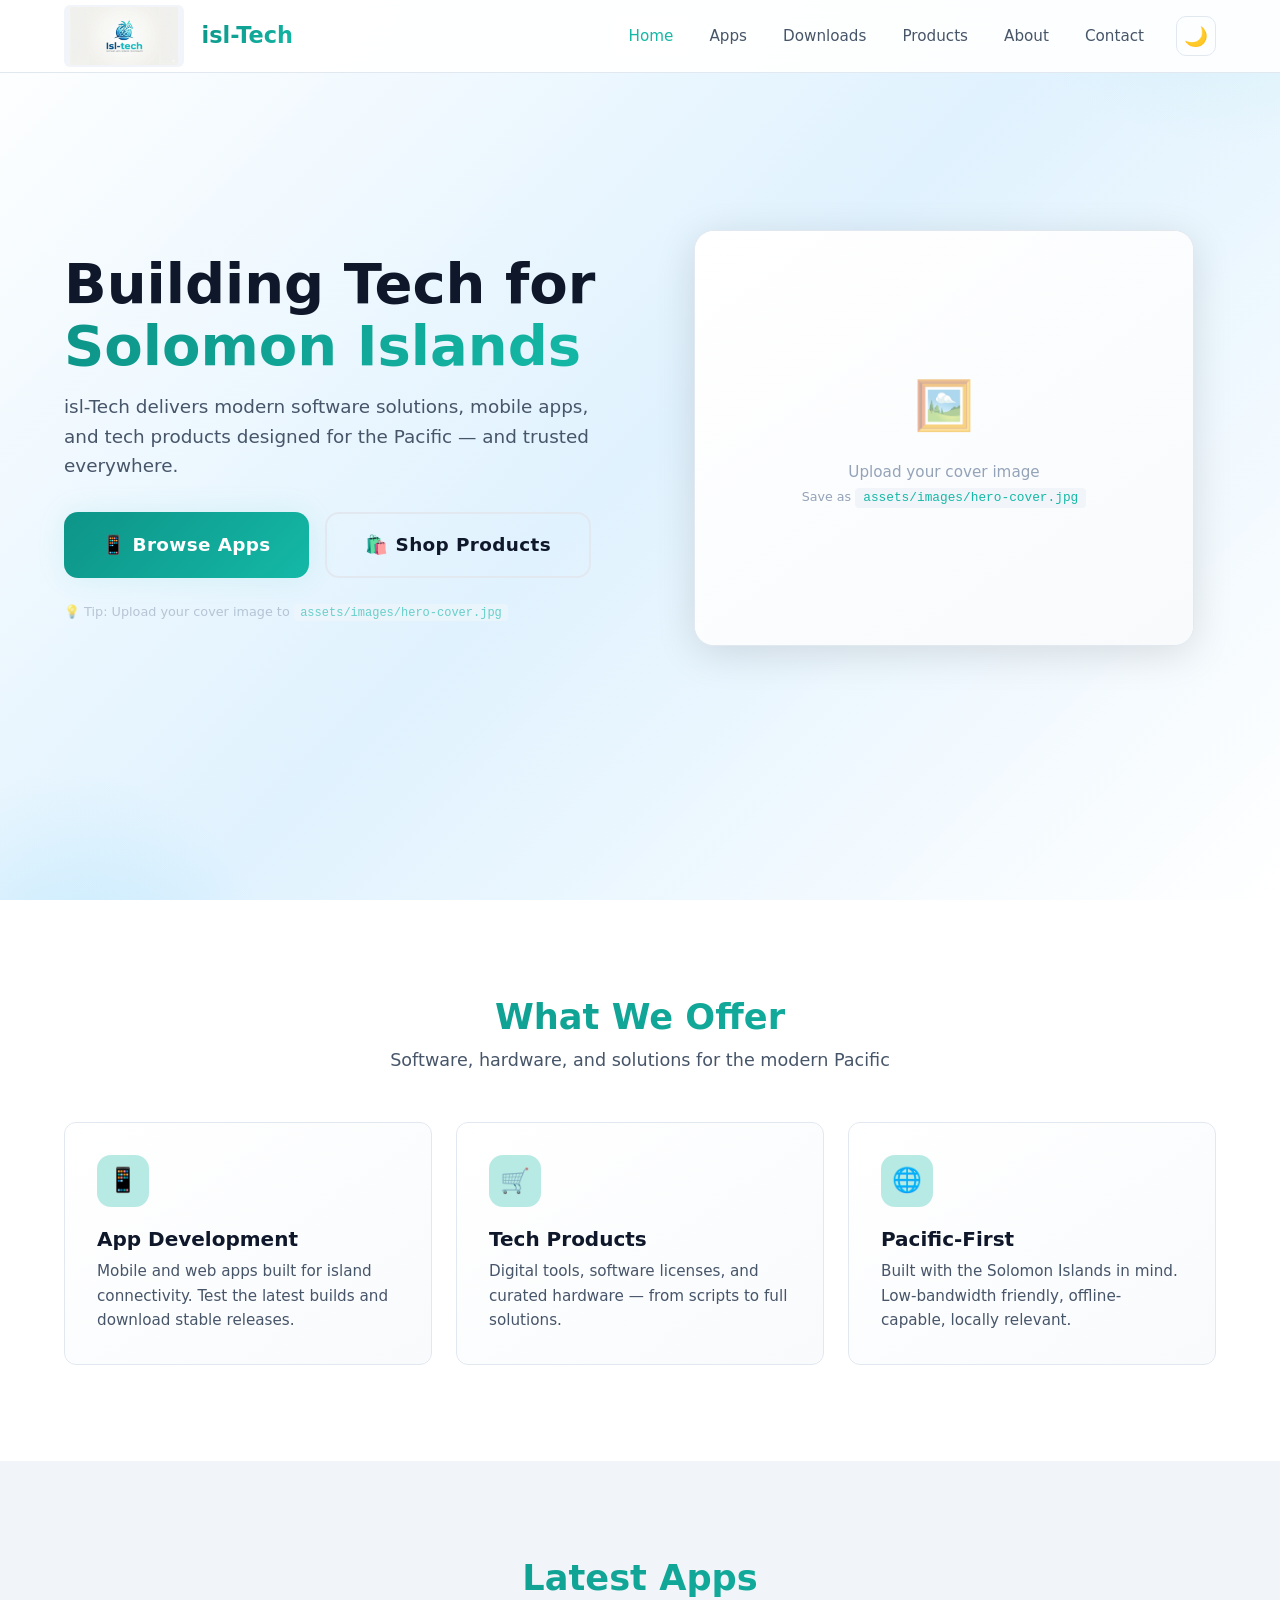
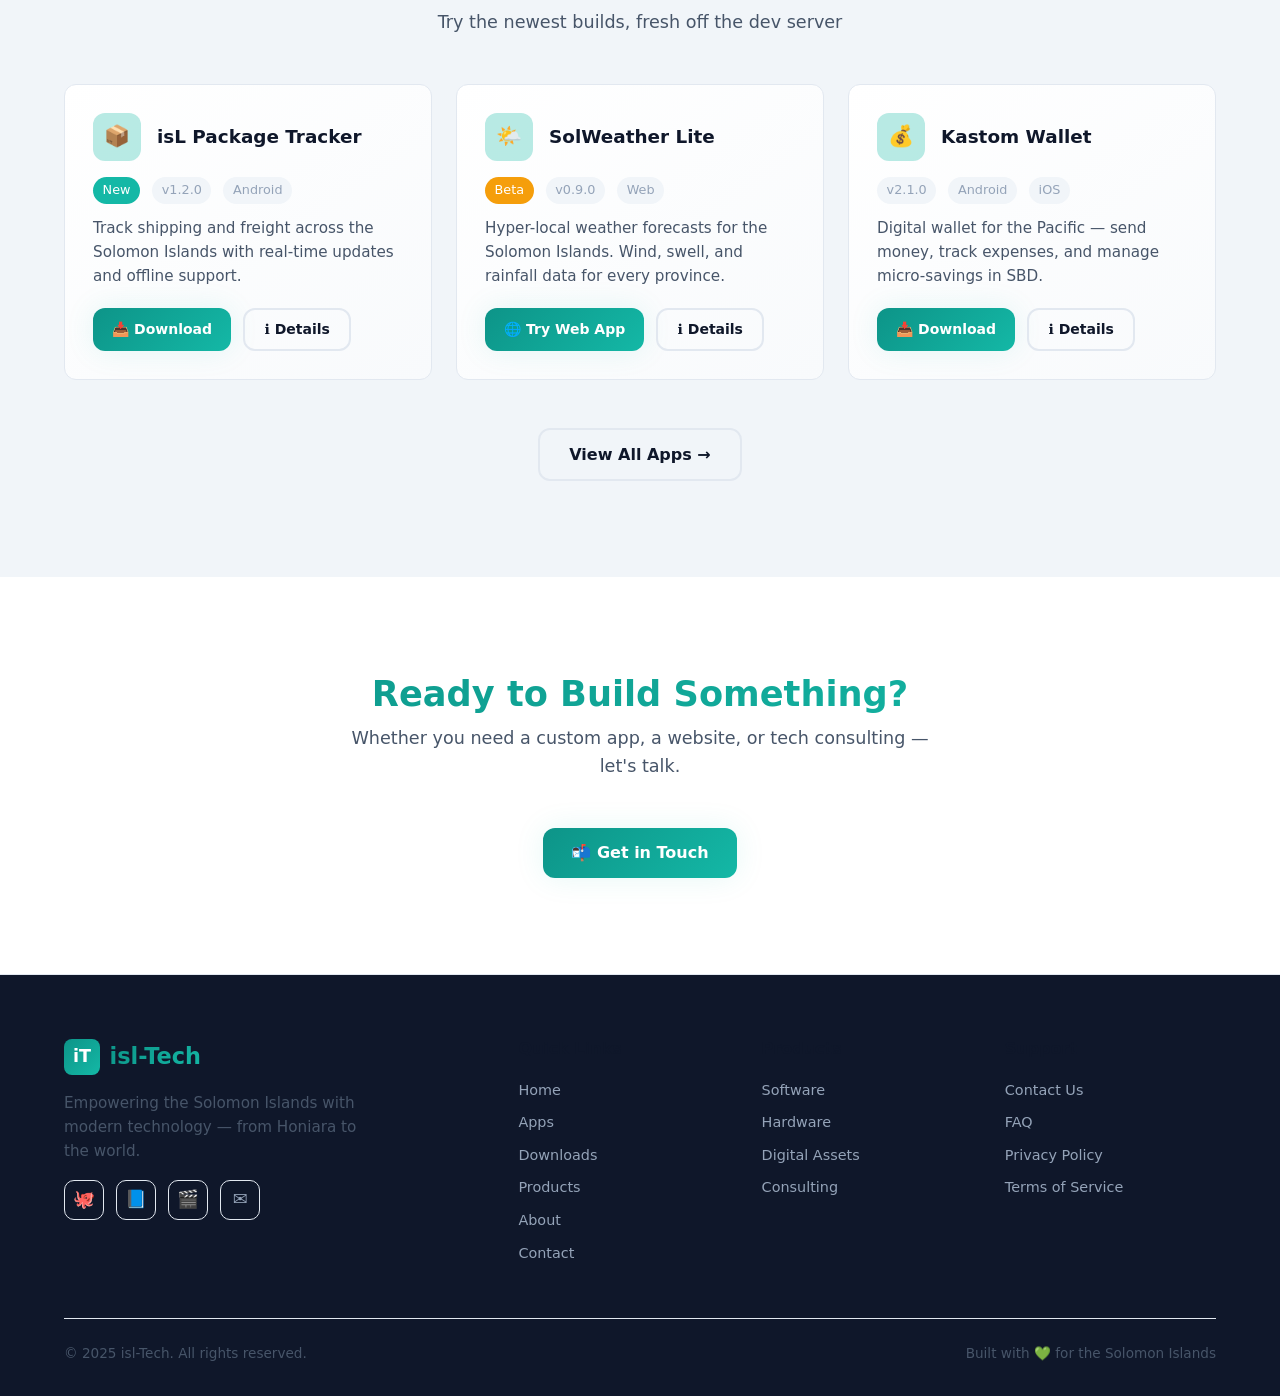
==== commit 30cb3eaa: "Rebuild main screen: add hero cover image placeholder with fallback, prominent Apps & Products butto" ====
--- a/index.html
+++ b/index.html
@@ -1,211 +1,313 @@
-<!DOCTYPE html>
+<!doctype html>
 <html lang="en" data-theme="dark">
-
-<head>
-  <meta charset="UTF-8">
-  <meta name="viewport" content="width=device-width, initial-scale=1.0">
-  <meta name="description" content="Contact isl-Tech — get in touch about apps, products, consulting, or support.">
-  <title>Contact | isl-Tech</title>
-  <link rel="stylesheet" href="assets/css/style.css">
-  <link rel="icon" type="image/svg+xml"
-    href="data:image/svg+xml,<svg xmlns='http://www.w3.org/2000/svg' viewBox='0 0 100 100'><text y='.9em' font-size='90'>💻</text></svg>">
-</head>
-
-<body>
-
-  <!-- ==================== NAVBAR ==================== -->
-  <nav class="navbar" role="navigation" aria-label="Main navigation">
-    <div class="container">
-      <a href="index.html" class="nav-brand">
-        <img src="assets/images/Gemini_Generated_Image_qq8vhxqq8vhxqq8v.png" alt="isl-Tech logo" class="brand-logo">
-        <span>isl-Tech</span>
-      </a>
-
-      <div class="nav-links" id="nav-links">
-        <a href="index.html">Home</a>
-        <a href="apps.html">Apps</a>
-        <a href="downloads.html">Downloads</a>
-        <a href="products.html">Products</a>
-        <a href="about.html">About</a>
-        <a href="contact.html">Contact</a>
-        <button class="theme-toggle" id="theme-toggle" aria-label="Toggle theme">
-          <span class="theme-icon">☀️</span>
-        </button>
-      </div>
-
-      <button class="hamburger" id="hamburger" aria-label="Toggle menu">
-        <span></span>
-        <span></span>
-        <span></span>
-      </button>
-    </div>
-  </nav>
-
-  <!-- ==================== PAGE HEADER ==================== -->
-  <header class="page-header">
-    <div class="container">
-      <h1 class="animate-on-scroll">📬 Get in Touch</h1>
-      <p class="animate-on-scroll animate-in-delay-1">
-        Have a question, a project idea, or need support? We'd love to hear from you.
-      </p>
-    </div>
-  </header>
-
-  <!-- ==================== CONTACT SECTION ==================== -->
-  <section>
-    <div class="container">
-      <div class="contact-grid">
-        <!-- Contact Info -->
-        <div class="contact-info animate-on-scroll">
-          <h3>Let's Talk Tech</h3>
-          <p>
-            Whether you need a custom app, a website, tech consulting, or just want to say hello —
-            reach out. We respond within 24 hours.
-          </p>
-
-          <div class="contact-details">
-            <div class="contact-item">
-              <div class="contact-item-icon">✉️</div>
-              <div>
-                <strong>Email</strong><br>
-                <span>hello@isl-tech.com</span>
-              </div>
-            </div>
-
-            <div class="contact-item">
-              <div class="contact-item-icon">📱</div>
-              <div>
-                <strong>WhatsApp / Phone</strong><br>
-                <span>+677 123 4567</span>
-              </div>
-            </div>
-
-            <div class="contact-item">
-              <div class="contact-item-icon">📍</div>
-              <div>
-                <strong>Location</strong><br>
-                <span>Honiara, Solomon Islands</span>
-              </div>
-            </div>
-
-            <div class="contact-item">
-              <div class="contact-item-icon">🕐</div>
-              <div>
-                <strong>Business Hours</strong><br>
-                <span>Mon–Fri: 9:00 AM – 5:00 PM (SBT)</span>
-              </div>
-            </div>
-          </div>
-
-          <div style="margin-top: 2rem;">
-            <h4 style="margin-bottom: 0.75rem;">Follow Us</h4>
-            <div class="footer-social">
-              <a href="#" aria-label="GitHub">🐙</a>
-              <a href="#" aria-label="Facebook">📘</a>
-              <a href="#" aria-label="YouTube">🎬</a>
-              <a href="#" aria-label="Twitter/X">🐦</a>
-            </div>
-          </div>
-        </div>
-
-        <!-- Contact Form -->
-        <div class="contact-form animate-on-scroll animate-in-delay-1">
-          <form id="contact-form">
-            <div class="form-group">
-              <label for="name">Your Name *</label>
-              <input type="text" id="name" name="name" placeholder="e.g. John Smith" required>
-            </div>
-
-            <div class="form-group">
-              <label for="email">Email Address *</label>
-              <input type="email" id="email" name="email" placeholder="john@example.com" required>
-            </div>
-
-            <div class="form-group">
-              <label for="phone">Phone Number</label>
-              <input type="tel" id="phone" name="phone" placeholder="+677 123 4567">
-            </div>
-
-            <div class="form-group">
-              <label for="subject">Subject *</label>
-              <select id="subject" name="subject" required>
-                <option value="">Select a topic...</option>
-                <option value="app-support">App Support / Bug Report</option>
-                <option value="beta-testing">Beta Testing Request</option>
-                <option value="product-enquiry">Product Enquiry</option>
-                <option value="custom-project">Custom Project / Consulting</option>
-                <option value="partnership">Partnership Opportunity</option>
-                <option value="general">General Enquiry</option>
-              </select>
-            </div>
-
-            <div class="form-group">
-              <label for="message">Message *</label>
-              <textarea id="message" name="message" placeholder="Tell us what you need..." required></textarea>
-            </div>
-
-            <button type="submit" class="btn btn-primary" style="width: 100%; justify-content: center;">
-              📨 Send Message
-            </button>
-          </form>
-        </div>
-      </div>
-    </div>
-  </section>
-
-  <!-- ==================== FOOTER ==================== -->
-  <footer class="footer">
-    <div class="container">
-      <div class="footer-grid">
-        <div class="footer-brand">
-          <a href="index.html" class="nav-brand">
-            <div class="brand-icon">iT</div>
-            <span>isl-Tech</span>
-          </a>
-          <p>Empowering the Solomon Islands with modern technology — from Honiara to the world.</p>
-          <div class="footer-social">
-            <a href="#" aria-label="GitHub">🐙</a>
-            <a href="#" aria-label="Facebook">📘</a>
-            <a href="#" aria-label="YouTube">🎬</a>
-            <a href="#" aria-label="Email">✉️</a>
-          </div>
-        </div>
-
-        <div class="footer-links">
-          <h4>Quick Links</h4>
+  <head>
+    <meta charset="UTF-8" />
+    <meta name="viewport" content="width=device-width, initial-scale=1.0" />
+    <meta
+      name="description"
+      content="isl-Tech — Solomon Islands tech hub. Download apps, browse products, and explore software solutions."
+    />
+    <title>isl-Tech | Solomon Islands Tech Solutions</title>
+    <link rel="stylesheet" href="assets/css/style.css" />
+    <link
+      rel="icon"
+      type="image/svg+xml"
+      href="data:image/svg+xml,<svg xmlns='http://www.w3.org/2000/svg' viewBox='0 0 100 100'><text y='.9em' font-size='90'>💻</text></svg>"
+    />
+  </head>
+
+  <body>
+    <!-- ==================== NAVBAR ==================== -->
+    <nav class="navbar" role="navigation" aria-label="Main navigation">
+      <div class="container">
+        <a href="index.html" class="nav-brand">
+          <img
+            src="assets/images/Gemini_Generated_Image_qq8vhxqq8vhxqq8v.png"
+            alt="isl-Tech logo"
+            class="brand-logo"
+          />
+          <span>isl-Tech</span>
+        </a>
+
+        <div class="nav-links" id="nav-links">
           <a href="index.html">Home</a>
           <a href="apps.html">Apps</a>
           <a href="downloads.html">Downloads</a>
           <a href="products.html">Products</a>
           <a href="about.html">About</a>
           <a href="contact.html">Contact</a>
-        </div>
-
-        <div class="footer-links">
-          <h4>Products</h4>
-          <a href="products.html">Software</a>
-          <a href="products.html">Hardware</a>
-          <a href="products.html">Digital Assets</a>
-          <a href="products.html">Consulting</a>
-        </div>
-
-        <div class="footer-links">
-          <h4>Support</h4>
-          <a href="contact.html">Contact Us</a>
-          <a href="#">FAQ</a>
-          <a href="#">Privacy Policy</a>
-          <a href="#">Terms of Service</a>
-        </div>
-      </div>
-
-      <div class="footer-bottom">
-        <span>&copy; 2025 isl-Tech. All rights reserved.</span>
-        <span>Built with 💚 for the Solomon Islands</span>
-      </div>
-    </div>
-  </footer>
-
-  <script src="assets/js/main.js"></script>
-</body>
-
-</html>+          <button
+            class="theme-toggle"
+            id="theme-toggle"
+            aria-label="Toggle theme"
+          >
+            <span class="theme-icon">☀️</span>
+          </button>
+        </div>
+
+        <button class="hamburger" id="hamburger" aria-label="Toggle menu">
+          <span></span>
+          <span></span>
+          <span></span>
+        </button>
+      </div>
+    </nav>
+
+    <!-- ==================== HERO ==================== -->
+    <section class="hero">
+      <div class="container">
+        <div class="hero-content animate-on-scroll">
+          <h1>
+            Building Tech for<br />
+            <span class="highlight">Solomon Islands</span>
+          </h1>
+          <p>
+            isl-Tech delivers modern software solutions, mobile apps, and tech
+            products designed for the Pacific — and trusted everywhere.
+          </p>
+          <div class="hero-buttons">
+            <a href="apps.html" class="btn btn-primary">📱 Browse Apps</a>
+            <a href="products.html" class="btn btn-secondary"
+              >🛍️ Shop Products</a
+            >
+          </div>
+
+          <!-- Hint to upload cover image -->
+          <div class="hero-upload-hint">
+            <span
+              >💡 Tip: Upload your cover image to
+              <code>assets/images/hero-cover.jpg</code></span
+            >
+          </div>
+        </div>
+
+        <div class="hero-visual animate-on-scroll animate-in-delay-2">
+          <!-- === COVER IMAGE PLACEHOLDER === -->
+          <!-- Replace the placeholder below with your own cover image.
+             Upload an image to assets/images/ and update the src attribute.
+             Recommended size: 600x500px or similar 6:5 ratio -->
+          <div class="hero-cover">
+            <img
+              src="assets/images/hero-cover-placeholder.jpg"
+              alt="isl-Tech cover"
+              class="hero-cover-img"
+              onerror="
+                this.style.display = 'none';
+                this.nextElementSibling.style.display = 'flex';
+              "
+            />
+            <div class="hero-cover-fallback">
+              <span class="hero-cover-icon">🖼️</span>
+              <p>
+                Upload your cover image<br /><small
+                  >Save as <code>assets/images/hero-cover.jpg</code></small
+                >
+              </p>
+            </div>
+          </div>
+        </div>
+      </div>
+    </section>
+
+    <!-- ==================== FEATURES ==================== -->
+    <section>
+      <div class="container">
+        <div class="text-center animate-on-scroll">
+          <h2 class="section-title">What We Offer</h2>
+          <p class="section-subtitle">
+            Software, hardware, and solutions for the modern Pacific
+          </p>
+        </div>
+
+        <div class="features-grid">
+          <div class="feature-card animate-on-scroll animate-in-delay-1">
+            <div class="feature-icon">📱</div>
+            <h3>App Development</h3>
+            <p>
+              Mobile and web apps built for island connectivity. Test the latest
+              builds and download stable releases.
+            </p>
+          </div>
+
+          <div class="feature-card animate-on-scroll animate-in-delay-2">
+            <div class="feature-icon">🛒</div>
+            <h3>Tech Products</h3>
+            <p>
+              Digital tools, software licenses, and curated hardware — from
+              scripts to full solutions.
+            </p>
+          </div>
+
+          <div class="feature-card animate-on-scroll animate-in-delay-3">
+            <div class="feature-icon">🌐</div>
+            <h3>Pacific-First</h3>
+            <p>
+              Built with the Solomon Islands in mind. Low-bandwidth friendly,
+              offline-capable, locally relevant.
+            </p>
+          </div>
+        </div>
+      </div>
+    </section>
+
+    <!-- ==================== LATEST APPS PREVIEW ==================== -->
+    <section style="background: var(--bg-secondary)">
+      <div class="container">
+        <div class="text-center animate-on-scroll">
+          <h2 class="section-title">Latest Apps</h2>
+          <p class="section-subtitle">
+            Try the newest builds, fresh off the dev server
+          </p>
+        </div>
+
+        <div class="apps-grid">
+          <div class="app-card animate-on-scroll animate-in-delay-1">
+            <div class="app-card-header">
+              <div class="app-card-icon">📦</div>
+              <h3>isL Package Tracker</h3>
+            </div>
+            <div class="app-meta">
+              <span class="tag-new">New</span>
+              <span>v1.2.0</span>
+              <span>Android</span>
+            </div>
+            <p>
+              Track shipping and freight across the Solomon Islands with
+              real-time updates and offline support.
+            </p>
+            <div class="app-actions">
+              <a href="apps.html" class="btn btn-primary btn-sm">📥 Download</a>
+              <a href="apps.html" class="btn btn-secondary btn-sm"
+                >ℹ️ Details</a
+              >
+            </div>
+          </div>
+
+          <div class="app-card animate-on-scroll animate-in-delay-2">
+            <div class="app-card-header">
+              <div class="app-card-icon">🌤️</div>
+              <h3>SolWeather Lite</h3>
+            </div>
+            <div class="app-meta">
+              <span class="tag-beta">Beta</span>
+              <span>v0.9.0</span>
+              <span>Web</span>
+            </div>
+            <p>
+              Hyper-local weather forecasts for the Solomon Islands. Wind,
+              swell, and rainfall data for every province.
+            </p>
+            <div class="app-actions">
+              <a href="apps.html" class="btn btn-primary btn-sm"
+                >🌐 Try Web App</a
+              >
+              <a href="apps.html" class="btn btn-secondary btn-sm"
+                >ℹ️ Details</a
+              >
+            </div>
+          </div>
+
+          <div class="app-card animate-on-scroll animate-in-delay-3">
+            <div class="app-card-header">
+              <div class="app-card-icon">💰</div>
+              <h3>Kastom Wallet</h3>
+            </div>
+            <div class="app-meta">
+              <span>v2.1.0</span>
+              <span>Android</span>
+              <span>iOS</span>
+            </div>
+            <p>
+              Digital wallet for the Pacific — send money, track expenses, and
+              manage micro-savings in SBD.
+            </p>
+            <div class="app-actions">
+              <a href="apps.html" class="btn btn-primary btn-sm">📥 Download</a>
+              <a href="apps.html" class="btn btn-secondary btn-sm"
+                >ℹ️ Details</a
+              >
+            </div>
+          </div>
+        </div>
+
+        <div class="text-center mt-3">
+          <a href="apps.html" class="btn btn-secondary">View All Apps →</a>
+        </div>
+      </div>
+    </section>
+
+    <!-- ==================== CALL TO ACTION ==================== -->
+    <section class="text-center">
+      <div class="container">
+        <div class="animate-on-scroll">
+          <h2 class="section-title">Ready to Build Something?</h2>
+          <p
+            class="section-subtitle"
+            style="max-width: 600px; margin-left: auto; margin-right: auto"
+          >
+            Whether you need a custom app, a website, or tech consulting — let's
+            talk.
+          </p>
+          <a href="contact.html" class="btn btn-primary">📬 Get in Touch</a>
+        </div>
+      </div>
+    </section>
+
+    <!-- ==================== FOOTER ==================== -->
+    <footer class="footer">
+      <div class="container">
+        <div class="footer-grid">
+          <div class="footer-brand">
+            <a href="index.html" class="nav-brand">
+              <div class="brand-icon">iT</div>
+              <span>isl-Tech</span>
+            </a>
+            <p>
+              Empowering the Solomon Islands with modern technology — from
+              Honiara to the world.
+            </p>
+            <div class="footer-social">
+              <a href="#" aria-label="GitHub">🐙</a>
+              <a href="#" aria-label="Facebook">📘</a>
+              <a href="#" aria-label="YouTube">🎬</a>
+              <a href="#" aria-label="Email">✉️</a>
+            </div>
+          </div>
+
+          <div class="footer-links">
+            <h4>Quick Links</h4>
+            <a href="index.html">Home</a>
+            <a href="apps.html">Apps</a>
+            <a href="downloads.html">Downloads</a>
+            <a href="products.html">Products</a>
+            <a href="about.html">About</a>
+            <a href="contact.html">Contact</a>
+          </div>
+
+          <div class="footer-links">
+            <h4>Products</h4>
+            <a href="products.html">Software</a>
+            <a href="products.html">Hardware</a>
+            <a href="products.html">Digital Assets</a>
+            <a href="products.html">Consulting</a>
+          </div>
+
+          <div class="footer-links">
+            <h4>Support</h4>
+            <a href="contact.html">Contact Us</a>
+            <a href="#">FAQ</a>
+            <a href="#">Privacy Policy</a>
+            <a href="#">Terms of Service</a>
+          </div>
+        </div>
+
+        <div class="footer-bottom">
+          <span>&copy; 2025 isl-Tech. All rights reserved.</span>
+          <span>Built with 💚 for the Solomon Islands</span>
+        </div>
+      </div>
+    </footer>
+
+    <script src="assets/js/main.js"></script>
+  </body>
+</html>
--- a/assets/css/style.css
+++ b/assets/css/style.css
@@ -217,9 +217,23 @@
   transform: translateY(-2px);
 }
 
+.btn-lg {
+  padding: 1rem 2.4rem;
+  font-size: 1.15rem;
+  border-radius: 14px;
+}
+
 .btn-sm {
   padding: 0.5rem 1.2rem;
   font-size: 0.875rem;
+}
+
+/* Hero-specific button prominence */
+.hero-buttons .btn {
+  padding: 1rem 2.4rem;
+  font-size: 1.15rem;
+  border-radius: 14px;
+  letter-spacing: 0.02em;
 }
 
 /* ========================================
@@ -437,6 +451,98 @@
   align-items: center;
 }
 
+/* Hero upload hint */
+.hero-upload-hint {
+  margin-top: 1.5rem;
+  font-size: 0.8rem;
+  color: var(--text-muted);
+  opacity: 0.6;
+  display: flex;
+  align-items: center;
+  gap: 0.4rem;
+}
+
+.hero-upload-hint code {
+  background: var(--bg-secondary);
+  padding: 0.1rem 0.4rem;
+  border-radius: 4px;
+  font-family: var(--font-mono);
+  font-size: 0.75rem;
+  color: var(--accent);
+}
+
+@media (max-width: 1024px) {
+  .hero-upload-hint {
+    justify-content: center;
+  }
+}
+
+/* ========================================
+   HERO COVER IMAGE
+   ======================================== */
+.hero-cover {
+  width: 100%;
+  max-width: 500px;
+  border-radius: var(--radius-lg);
+  overflow: hidden;
+  box-shadow: var(--shadow-lg);
+  border: 1px solid var(--border-color);
+  background: var(--bg-card);
+  aspect-ratio: 6 / 5;
+  display: flex;
+  align-items: center;
+  justify-content: center;
+  transition: all 0.3s ease;
+}
+
+.hero-cover:hover {
+  border-color: var(--accent);
+  box-shadow: var(--shadow-accent);
+  transform: translateY(-2px);
+}
+
+.hero-cover-img {
+  width: 100%;
+  height: 100%;
+  object-fit: cover;
+  object-position: center;
+  display: block;
+}
+
+.hero-cover-fallback {
+  display: none;
+  flex-direction: column;
+  align-items: center;
+  justify-content: center;
+  text-align: center;
+  padding: 2rem;
+  color: var(--text-muted);
+  width: 100%;
+  height: 100%;
+  background: var(--gradient-card);
+}
+
+.hero-cover-fallback .hero-cover-icon {
+  font-size: 3rem;
+  margin-bottom: 1rem;
+  opacity: 0.5;
+}
+
+.hero-cover-fallback p {
+  font-size: 0.95rem;
+  color: var(--text-muted);
+  line-height: 1.6;
+}
+
+.hero-cover-fallback code {
+  background: var(--bg-secondary);
+  padding: 0.15rem 0.5rem;
+  border-radius: 4px;
+  font-family: var(--font-mono);
+  font-size: 0.8rem;
+  color: var(--accent);
+}
+
 .hero-code-block {
   background: var(--bg-card);
   border: 1px solid var(--border-color);
@@ -619,6 +725,14 @@
 .app-card .app-actions {
   display: flex;
   gap: 0.75rem;
+}
+
+.app-card-footer {
+  align-items: center;
+}
+
+.download-icon-btn {
+  align-self: center;
 }
 
 /* ========================================
@@ -1143,8 +1257,13 @@
     text-align: center;
   }
 
+  .hero-content h1 {
+    font-size: 2.8rem;
+  }
+
   .hero-content p {
     margin: 0 auto 2rem;
+    max-width: 600px;
   }
 
   .hero-buttons {
@@ -1152,7 +1271,12 @@
   }
 
   .hero-visual {
-    display: none;
+    display: flex;
+    justify-content: center;
+  }
+
+  .hero-cover {
+    max-width: 400px;
   }
 
   .features-grid {
@@ -1202,6 +1326,10 @@
     font-size: 2.5rem;
   }
 
+  .hero-visual {
+    display: none;
+  }
+
   .section-title {
     font-size: 1.8rem;
   }
@@ -1253,6 +1381,75 @@
   .about-stats {
     grid-template-columns: 1fr;
   }
+}
+
+/* ========================================
+   APP CARD DOWNLOAD ICON & EXPAND
+   ======================================== */
+.app-card-footer {
+  display: flex;
+  flex-direction: column;
+  align-items: flex-end;
+  gap: 0.75rem;
+  margin-top: 1rem;
+}
+
+.download-icon-btn {
+  width: 44px;
+  height: 44px;
+  border-radius: 50%;
+  border: 2px solid var(--border-color);
+  background: var(--bg-card);
+  color: var(--accent);
+  font-size: 1.3rem;
+  cursor: pointer;
+  display: flex;
+  align-items: center;
+  justify-content: center;
+  transition: all 0.25s ease;
+  margin-left: auto;
+  box-shadow: var(--shadow);
+}
+
+.download-icon-btn:hover {
+  border-color: var(--accent);
+  background: var(--accent-glow);
+  transform: translateY(-2px);
+  box-shadow: var(--shadow-accent);
+}
+
+.download-icon-btn.active {
+  border-color: var(--accent);
+  background: var(--accent);
+  color: #fff;
+}
+
+.app-downloads {
+  display: none;
+  flex-direction: row;
+  flex-wrap: wrap;
+  gap: 0.6rem;
+  padding: 0.75rem;
+  background: var(--bg-secondary);
+  border: 1px solid var(--border-color);
+  border-radius: var(--radius);
+  width: 100%;
+  animation: fadeInUp 0.3s ease forwards;
+}
+
+.app-downloads.open {
+  display: flex;
+}
+
+.app-downloads .btn-sm {
+  font-size: 0.8rem;
+  padding: 0.4rem 1rem;
+}
+
+.app-downloads .unavailable {
+  opacity: 0.6;
+  cursor: default !important;
+  pointer-events: none;
 }
 
 /* ========================================
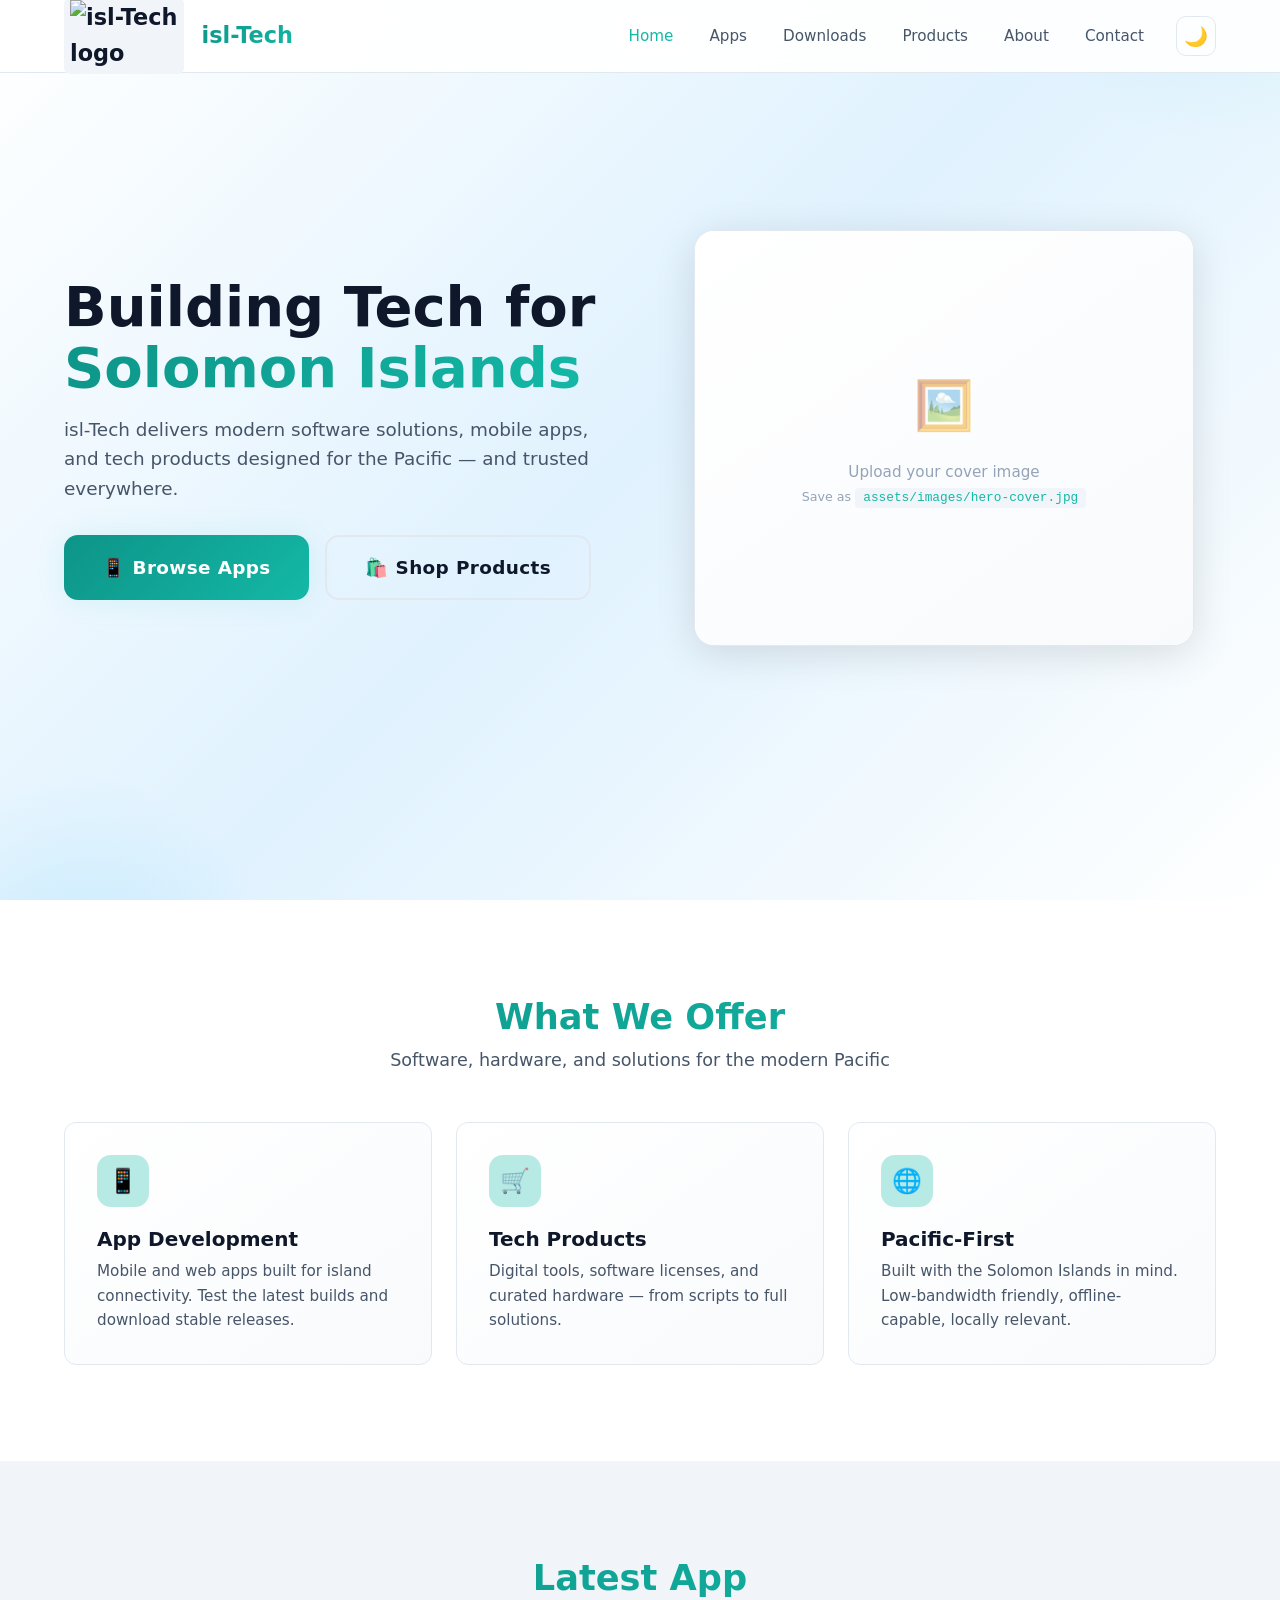
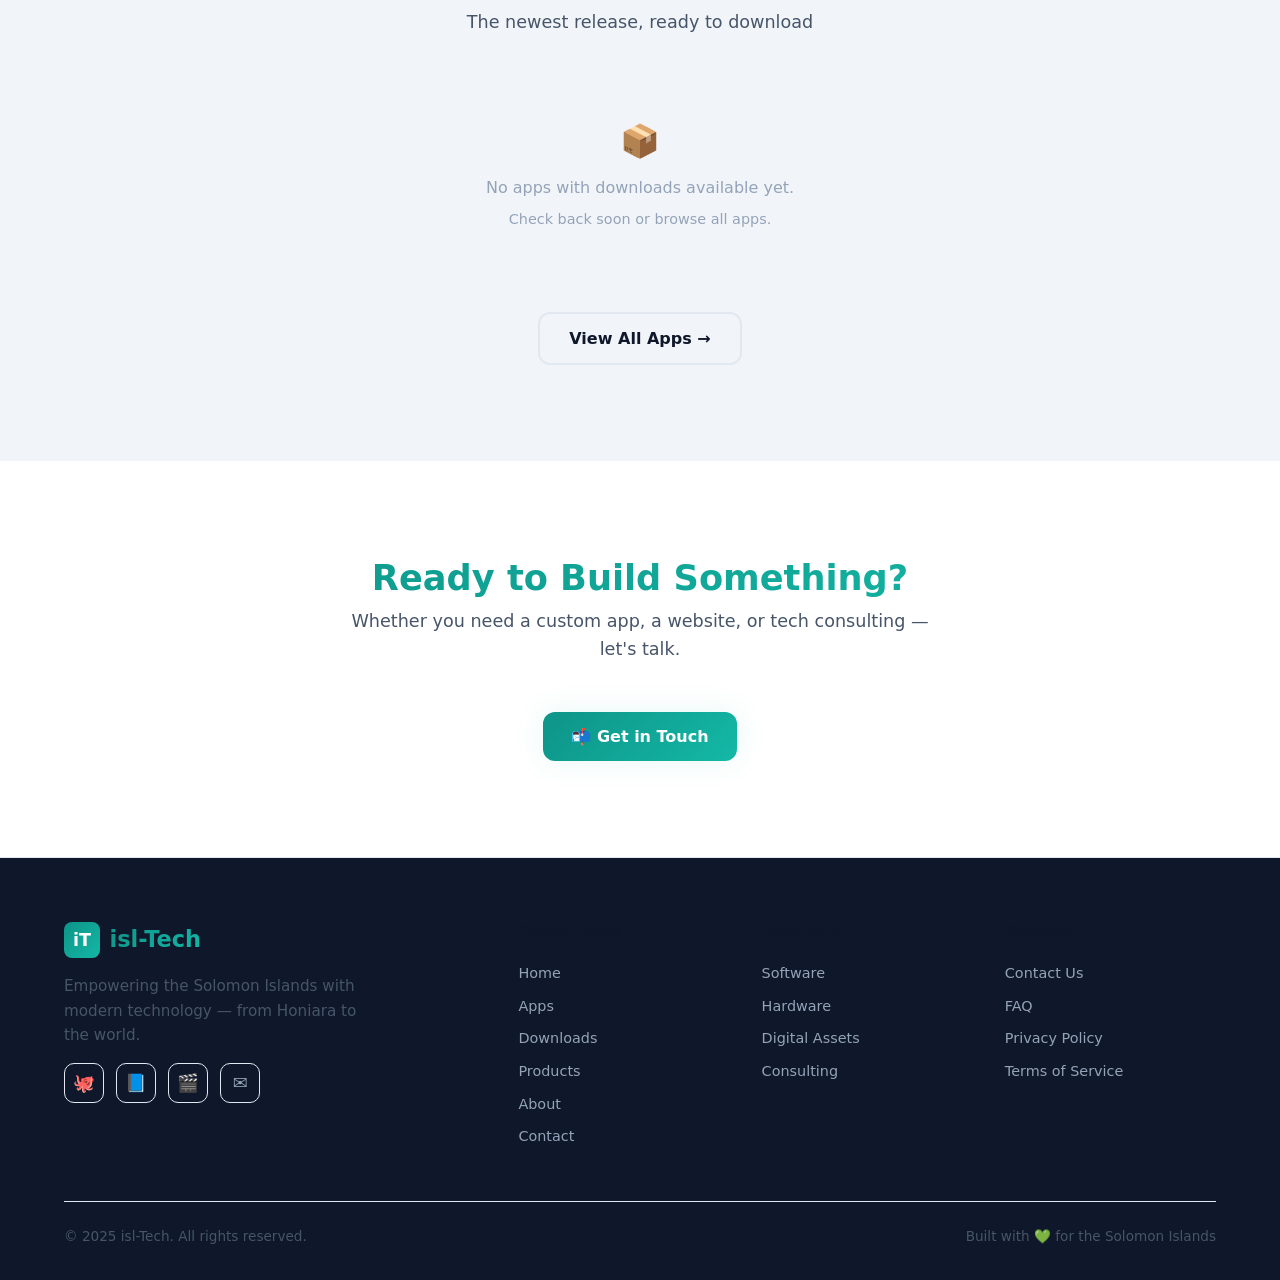
==== commit b76e3bc2: "Push live: update all pages with new branding, blog rebuild, contact redesign, new cover & logo asse" ====
--- a/index.html
+++ b/index.html
@@ -22,7 +22,7 @@
       <div class="container">
         <a href="index.html" class="nav-brand">
           <img
-            src="assets/images/Gemini_Generated_Image_qq8vhxqq8vhxqq8v.png"
+            src="assets/images/Isl-Tech Logo.png"
             alt="isl-Tech logo"
             class="brand-logo"
           />
@@ -71,14 +71,6 @@
               >🛍️ Shop Products</a
             >
           </div>
-
-          <!-- Hint to upload cover image -->
-          <div class="hero-upload-hint">
-            <span
-              >💡 Tip: Upload your cover image to
-              <code>assets/images/hero-cover.jpg</code></span
-            >
-          </div>
         </div>
 
         <div class="hero-visual animate-on-scroll animate-in-delay-2">
@@ -88,7 +80,7 @@
              Recommended size: 600x500px or similar 6:5 ratio -->
           <div class="hero-cover">
             <img
-              src="assets/images/hero-cover-placeholder.jpg"
+              src="assets/images/isl-Tech Cover.png"
               alt="isl-Tech cover"
               class="hero-cover-img"
               onerror="
@@ -151,82 +143,25 @@
     </section>
 
     <!-- ==================== LATEST APPS PREVIEW ==================== -->
-    <section style="background: var(--bg-secondary)">
+    <section id="latest-apps" style="background: var(--bg-secondary)">
       <div class="container">
         <div class="text-center animate-on-scroll">
-          <h2 class="section-title">Latest Apps</h2>
-          <p class="section-subtitle">
-            Try the newest builds, fresh off the dev server
-          </p>
-        </div>
-
-        <div class="apps-grid">
-          <div class="app-card animate-on-scroll animate-in-delay-1">
-            <div class="app-card-header">
-              <div class="app-card-icon">📦</div>
-              <h3>isL Package Tracker</h3>
-            </div>
-            <div class="app-meta">
-              <span class="tag-new">New</span>
-              <span>v1.2.0</span>
-              <span>Android</span>
-            </div>
-            <p>
-              Track shipping and freight across the Solomon Islands with
-              real-time updates and offline support.
-            </p>
-            <div class="app-actions">
-              <a href="apps.html" class="btn btn-primary btn-sm">📥 Download</a>
-              <a href="apps.html" class="btn btn-secondary btn-sm"
-                >ℹ️ Details</a
-              >
-            </div>
-          </div>
-
-          <div class="app-card animate-on-scroll animate-in-delay-2">
-            <div class="app-card-header">
-              <div class="app-card-icon">🌤️</div>
-              <h3>SolWeather Lite</h3>
-            </div>
-            <div class="app-meta">
-              <span class="tag-beta">Beta</span>
-              <span>v0.9.0</span>
-              <span>Web</span>
-            </div>
-            <p>
-              Hyper-local weather forecasts for the Solomon Islands. Wind,
-              swell, and rainfall data for every province.
-            </p>
-            <div class="app-actions">
-              <a href="apps.html" class="btn btn-primary btn-sm"
-                >🌐 Try Web App</a
-              >
-              <a href="apps.html" class="btn btn-secondary btn-sm"
-                >ℹ️ Details</a
-              >
-            </div>
-          </div>
-
-          <div class="app-card animate-on-scroll animate-in-delay-3">
-            <div class="app-card-header">
-              <div class="app-card-icon">💰</div>
-              <h3>Kastom Wallet</h3>
-            </div>
-            <div class="app-meta">
-              <span>v2.1.0</span>
-              <span>Android</span>
-              <span>iOS</span>
-            </div>
-            <p>
-              Digital wallet for the Pacific — send money, track expenses, and
-              manage micro-savings in SBD.
-            </p>
-            <div class="app-actions">
-              <a href="apps.html" class="btn btn-primary btn-sm">📥 Download</a>
-              <a href="apps.html" class="btn btn-secondary btn-sm"
-                >ℹ️ Details</a
-              >
-            </div>
+          <h2 class="section-title">Latest App</h2>
+          <p class="section-subtitle">The newest release, ready to download</p>
+        </div>
+
+        <div
+          id="latest-app-container"
+          class="apps-grid"
+          style="grid-template-columns: 1fr; max-width: 500px; margin: 0 auto"
+        >
+          <!-- Dynamically populated by JavaScript -->
+          <div
+            id="latest-app-loading"
+            class="text-center"
+            style="padding: 2rem; color: var(--text-muted)"
+          >
+            Checking for latest app...
           </div>
         </div>
 
@@ -309,5 +244,247 @@
     </footer>
 
     <script src="assets/js/main.js"></script>
+    <script>
+      // ========================================
+      // DYNAMIC LATEST APP LOADER
+      // Shows only the most recently added app
+      // that has at least one valid download file.
+      // ========================================
+      document.addEventListener("DOMContentLoaded", async function () {
+        const container = document.getElementById("latest-app-container");
+        if (!container) return;
+
+        // ── App Data (add new apps at the END for latest) ──
+        const apps = [
+          {
+            id: "package-tracker",
+            icon: "📦",
+            logo: "downloads/logos/package-tracker.svg",
+            name: "isL Package Tracker",
+            version: "v1.2.0",
+            tags: ["New", "Android"],
+            tagClass: "tag-new",
+            description:
+              "Track shipping and freight across the Solomon Islands with real-time updates and offline support.",
+            detailsLink: "apps.html",
+            downloads: [
+              {
+                url: "downloads/isL-Package-Tracker-Setup.exe",
+                label: "⬇️ Download for Windows",
+              },
+              { url: "downloads/isL-Package-Tracker.apk", label: "📱 APK" },
+            ],
+          },
+          {
+            id: "solweather",
+            icon: "🌤️",
+            logo: "downloads/logos/solweather.svg",
+            name: "SolWeather Lite",
+            version: "v0.9.2",
+            tags: ["Beta", "Web"],
+            tagClass: "tag-beta",
+            description:
+              "Hyper-local weather forecasts for the Solomon Islands. Wind, swell, rainfall, and UV data for every province.",
+            detailsLink: "apps.html",
+            downloads: [
+              {
+                url: "downloads/SolWeather-Lite-Setup.exe",
+                label: "⬇️ Download for Windows",
+              },
+              {
+                url: "downloads/SolWeather-Lite-Linux.AppImage",
+                label: "🐧 Linux",
+              },
+              { url: "downloads/SolWeather-Lite-macOS.dmg", label: "🍎 macOS" },
+            ],
+          },
+          {
+            id: "kastom-wallet",
+            icon: "💰",
+            logo: "downloads/logos/kastom-wallet.svg",
+            name: "Kastom Wallet",
+            version: "v2.1.0",
+            tags: ["Android", "iOS"],
+            tagClass: "",
+            description:
+              "Digital wallet for the Pacific — send money, track expenses, and manage micro-savings in SBD.",
+            detailsLink: "apps.html",
+            downloads: [
+              { url: "downloads/Kastom-Wallet.apk", label: "📱 Download APK" },
+            ],
+          },
+          {
+            id: "si-news-hub",
+            icon: "📰",
+            logo: "downloads/logos/si-news-hub.svg",
+            name: "SI News Hub",
+            version: "v3.0.1",
+            tags: ["Android", "Web"],
+            tagClass: "",
+            description:
+              "Aggregated news from across the Solomon Islands. Read articles from SIBC, Solomon Star, Island Sun and more in one place.",
+            detailsLink: "apps.html",
+            downloads: [
+              {
+                url: "downloads/SI-News-Hub-Setup.exe",
+                label: "⬇️ Download for Windows",
+              },
+              { url: "downloads/SI-News-Hub.AppImage", label: "🐧 Linux" },
+            ],
+          },
+          {
+            id: "honiara-guide",
+            icon: "🗺️",
+            logo: "downloads/logos/honiara-guide.svg",
+            name: "Honiara Guide",
+            version: "v1.0.0",
+            tags: ["New", "Android", "iOS"],
+            tagClass: "tag-new",
+            description:
+              "Explore Honiara with interactive maps, business directories, public transport routes, and tourist information — all offline.",
+            detailsLink: "apps.html",
+            downloads: [
+              { url: "downloads/Honiara-Guide.apk", label: "📱 Download APK" },
+            ],
+          },
+          {
+            id: "marketmate",
+            icon: "📊",
+            logo: "downloads/logos/marketmate.svg",
+            name: "MarketMate SI",
+            version: "v0.8.0",
+            tags: ["Beta", "Web"],
+            tagClass: "tag-beta",
+            description:
+              "Local marketplace app connecting buyers and sellers across the Solomon Islands. List products, chat, and arrange delivery.",
+            detailsLink: "apps.html",
+            downloads: [
+              {
+                url: "downloads/MarketMate-SI-Setup.exe",
+                label: "⬇️ Download for Windows",
+              },
+              { url: "downloads/MarketMate-SI.dmg", label: "🍎 macOS" },
+              { url: "downloads/MarketMate-SI.AppImage", label: "🐧 Linux" },
+            ],
+          },
+          {
+            id: "island-hearts",
+            icon: "💕",
+            logo: "downloads/logos/Island_Hearts.svg",
+            name: "Island Hearts",
+            version: "v1.5.0",
+            tags: ["Pre Seed App", "Android", "iOS"],
+            tagClass: "tag-new",
+            description:
+              "A beautiful app connecting hearts across the Solomon Islands. Share moments, discover stories, and build meaningful connections with your community.",
+            detailsLink: "apps.html",
+            downloads: [
+              { url: "downloads/Island-Hearts.apk", label: "📱 Download APK" },
+            ],
+          },
+        ];
+
+        // ── Helper: Check if a file exists via HEAD request ──
+        async function fileExists(url) {
+          try {
+            const response = await fetch(url, { method: "HEAD" });
+            return response.ok;
+          } catch {
+            return false;
+          }
+        }
+
+        // ── Helper: Check if an app has at least one valid download ──
+        async function hasValidDownloads(app) {
+          const results = await Promise.all(
+            app.downloads.map((d) => fileExists(d.url)),
+          );
+          return results.some((exists) => exists === true);
+        }
+
+        // ── Helper: Get valid download links for an app ──
+        async function getValidDownloads(app) {
+          const results = await Promise.all(
+            app.downloads.map(async (d) => ({
+              ...d,
+              exists: await fileExists(d.url),
+            })),
+          );
+          return results.filter((d) => d.exists);
+        }
+
+        // ── Build app card HTML ──
+        function buildAppCard(app, validDownloads) {
+          const tagsHtml = app.tags
+            .map(
+              (t) =>
+                `<span class="${t === "New" || t === "Pre Seed App" ? "tag-new" : t === "Beta" ? "tag-beta" : ""}">${t}</span>`,
+            )
+            .join(" ");
+
+          const downloadsHtml = validDownloads
+            .map(
+              (d) =>
+                `<a href="${d.url}" class="btn btn-primary btn-sm" download>${d.label}</a>`,
+            )
+            .join(" ");
+
+          return `
+            <div class="app-card animate-on-scroll">
+              <div class="app-card-header">
+                <div class="app-card-icon">
+                  <img
+                    src="${app.logo}"
+                    alt="${app.name} logo"
+                    style="width: 100%; height: 100%; object-fit: contain; padding: 4px;"
+                    onerror="this.style.display='none'; this.parentElement.textContent='${app.icon}';"
+                  />
+                </div>
+                <h3>${app.name}</h3>
+              </div>
+              <div class="app-meta">
+                ${tagsHtml}
+                <span>${app.version}</span>
+              </div>
+              <p>${app.description}</p>
+              <div class="app-actions" style="display: flex; gap: 0.75rem; flex-wrap: wrap;">
+                ${downloadsHtml}
+                <a href="${app.detailsLink}" class="btn btn-secondary btn-sm">ℹ️ Details</a>
+              </div>
+            </div>
+          `;
+        }
+
+        // ── Main logic: find latest app with valid downloads ──
+        // Iterate in REVERSE (latest added app first)
+        let latestAppWithDownload = null;
+        let validDownloads = [];
+
+        for (let i = apps.length - 1; i >= 0; i--) {
+          const app = apps[i];
+          const hasValid = await hasValidDownloads(app);
+          if (hasValid) {
+            latestAppWithDownload = app;
+            validDownloads = await getValidDownloads(app);
+            break;
+          }
+        }
+
+        if (latestAppWithDownload) {
+          container.innerHTML = buildAppCard(
+            latestAppWithDownload,
+            validDownloads,
+          );
+        } else {
+          container.innerHTML = `
+            <div class="text-center" style="padding: 2rem; color: var(--text-muted);">
+              <p style="font-size: 2rem; margin-bottom: 0.5rem;">📦</p>
+              <p>No apps with downloads available yet.</p>
+              <p style="font-size: 0.9rem; margin-top: 0.5rem;">Check back soon or browse all apps.</p>
+            </div>
+          `;
+        }
+      });
+    </script>
   </body>
 </html>
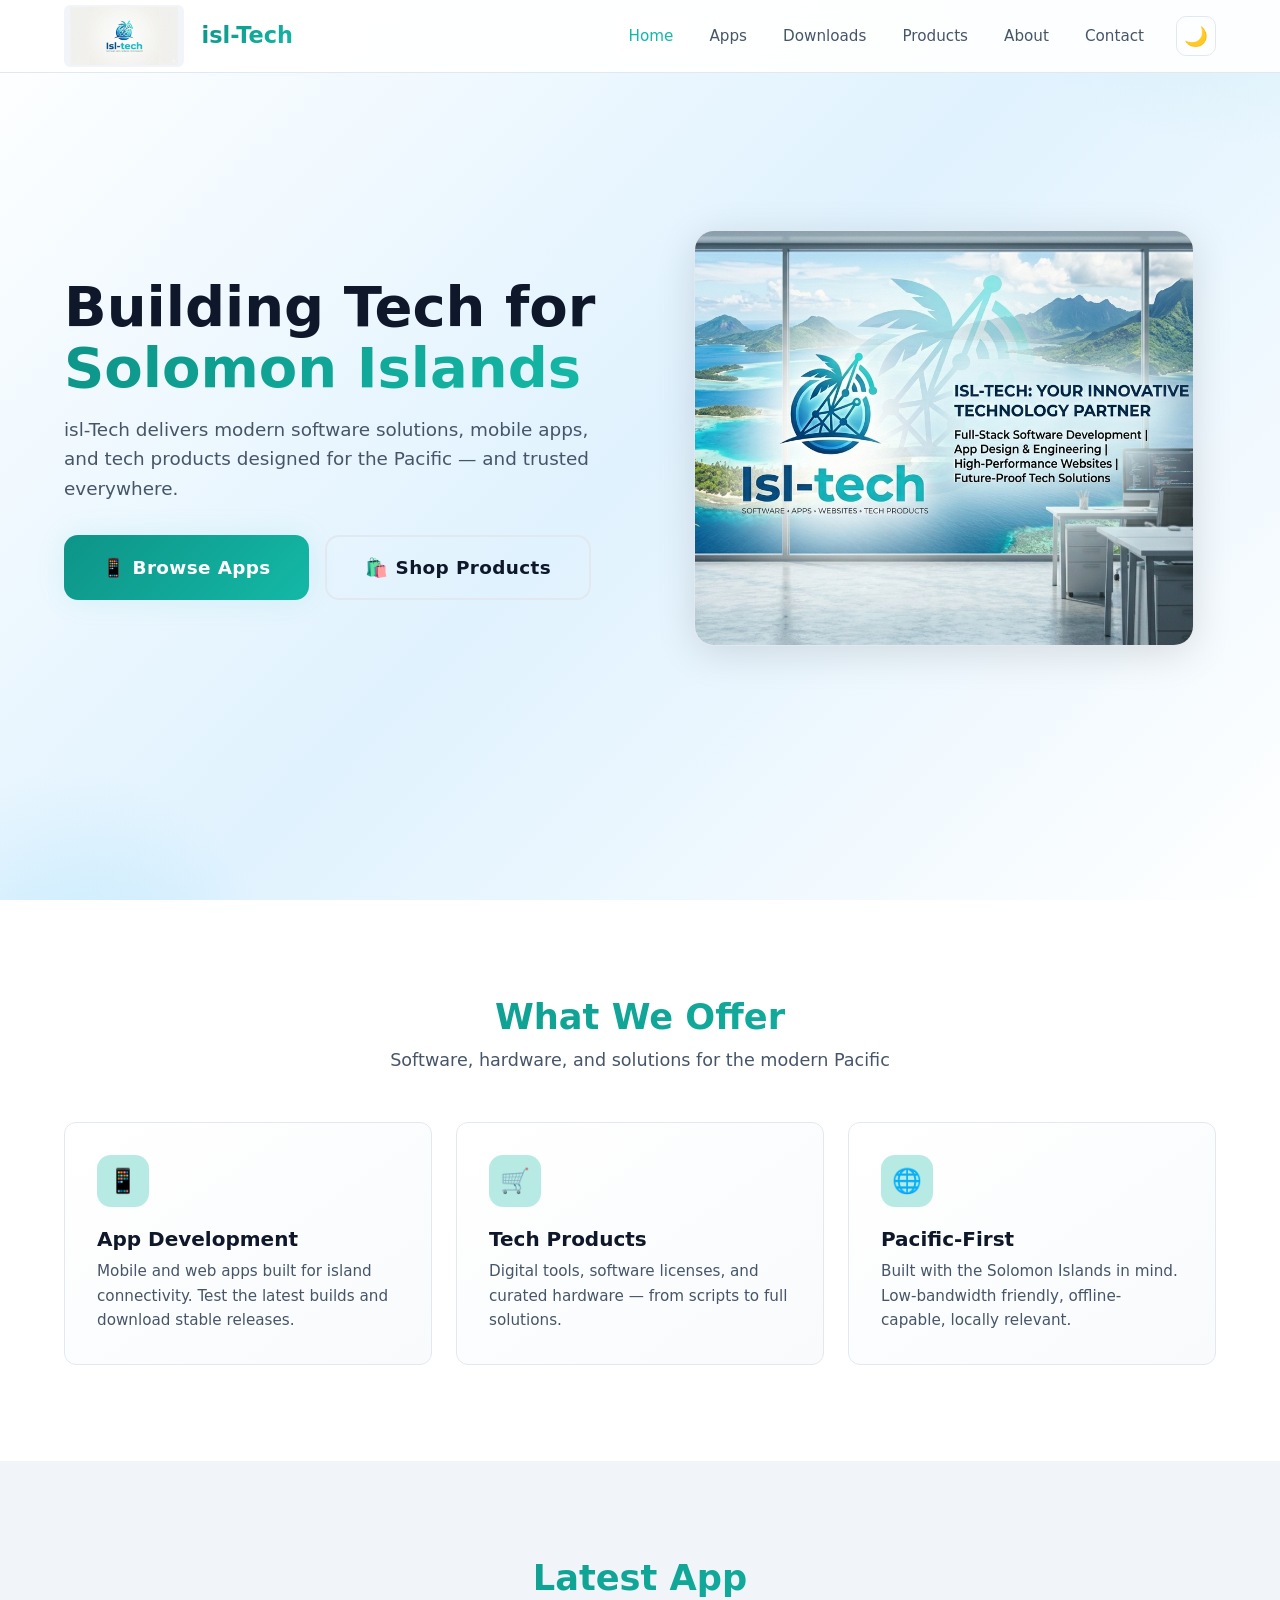
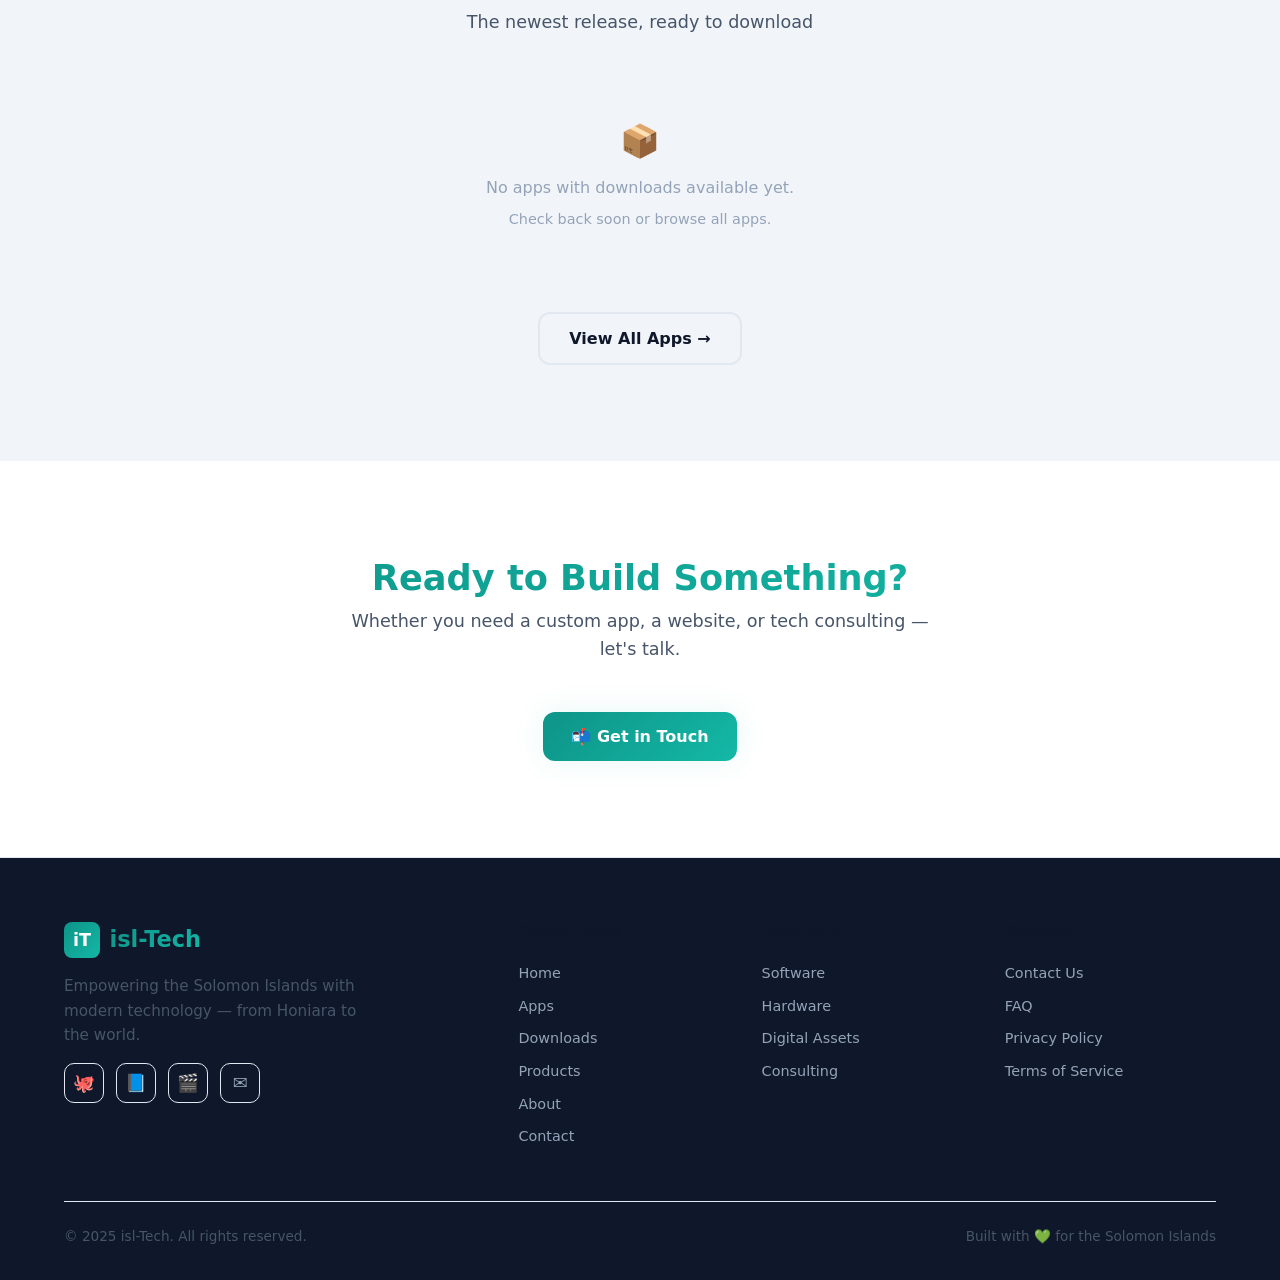
==== commit 5961b67d: "Fix logo paths (Isl-Tech -> isl-Tech), restructure contact page, revamp products page, improve mobil" ====
--- a/index.html
+++ b/index.html
@@ -22,7 +22,7 @@
       <div class="container">
         <a href="index.html" class="nav-brand">
           <img
-            src="assets/images/Isl-Tech Logo.png"
+            src="assets/images/isl-Tech Logo.png"
             alt="isl-Tech logo"
             class="brand-logo"
           />
@@ -80,7 +80,7 @@
              Recommended size: 600x500px or similar 6:5 ratio -->
           <div class="hero-cover">
             <img
-              src="assets/images/isl-Tech Cover.png"
+              src="assets/images/Isl-Tech Cover.png"
               alt="isl-Tech cover"
               class="hero-cover-img"
               onerror="
--- a/assets/css/style.css
+++ b/assets/css/style.css
@@ -1327,7 +1327,11 @@
   }
 
   .hero-visual {
-    display: none;
+    margin-top: 2rem;
+  }
+
+  .hero-cover {
+    max-width: 320px;
   }
 
   .section-title {
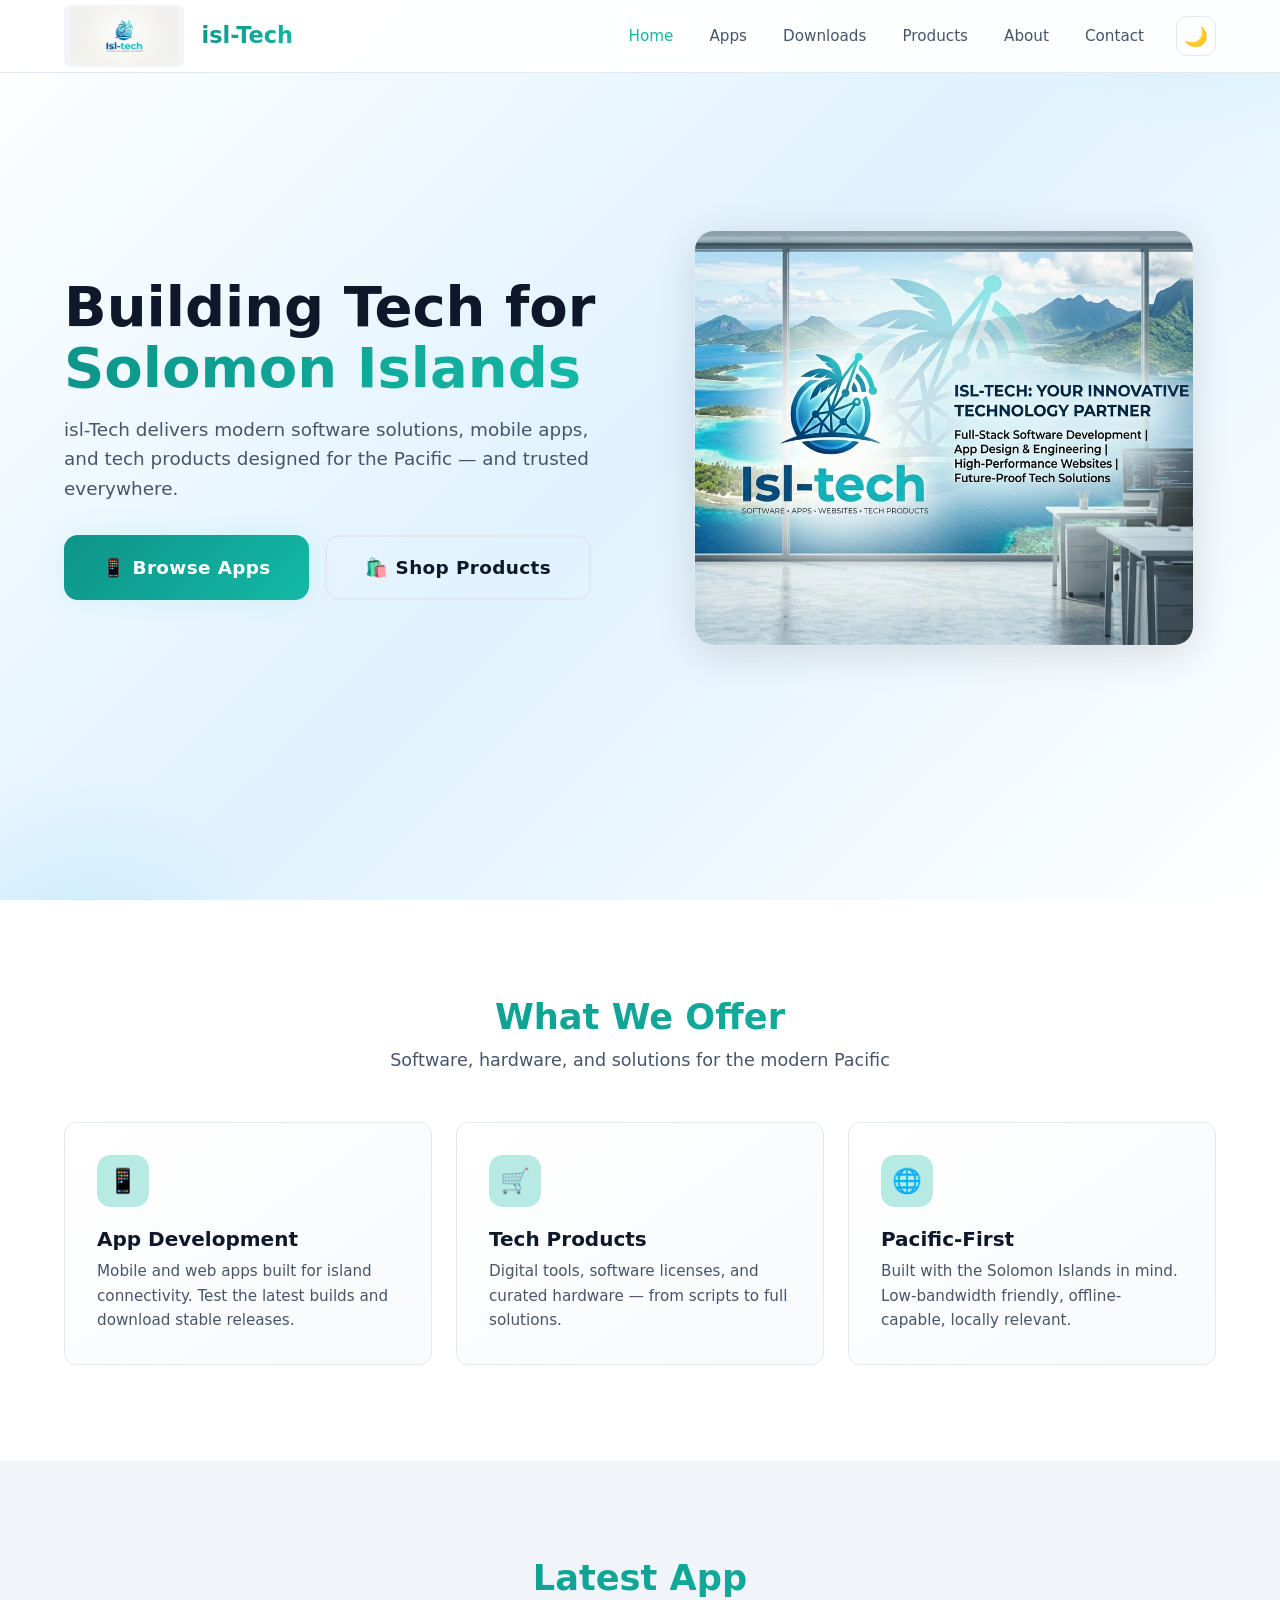
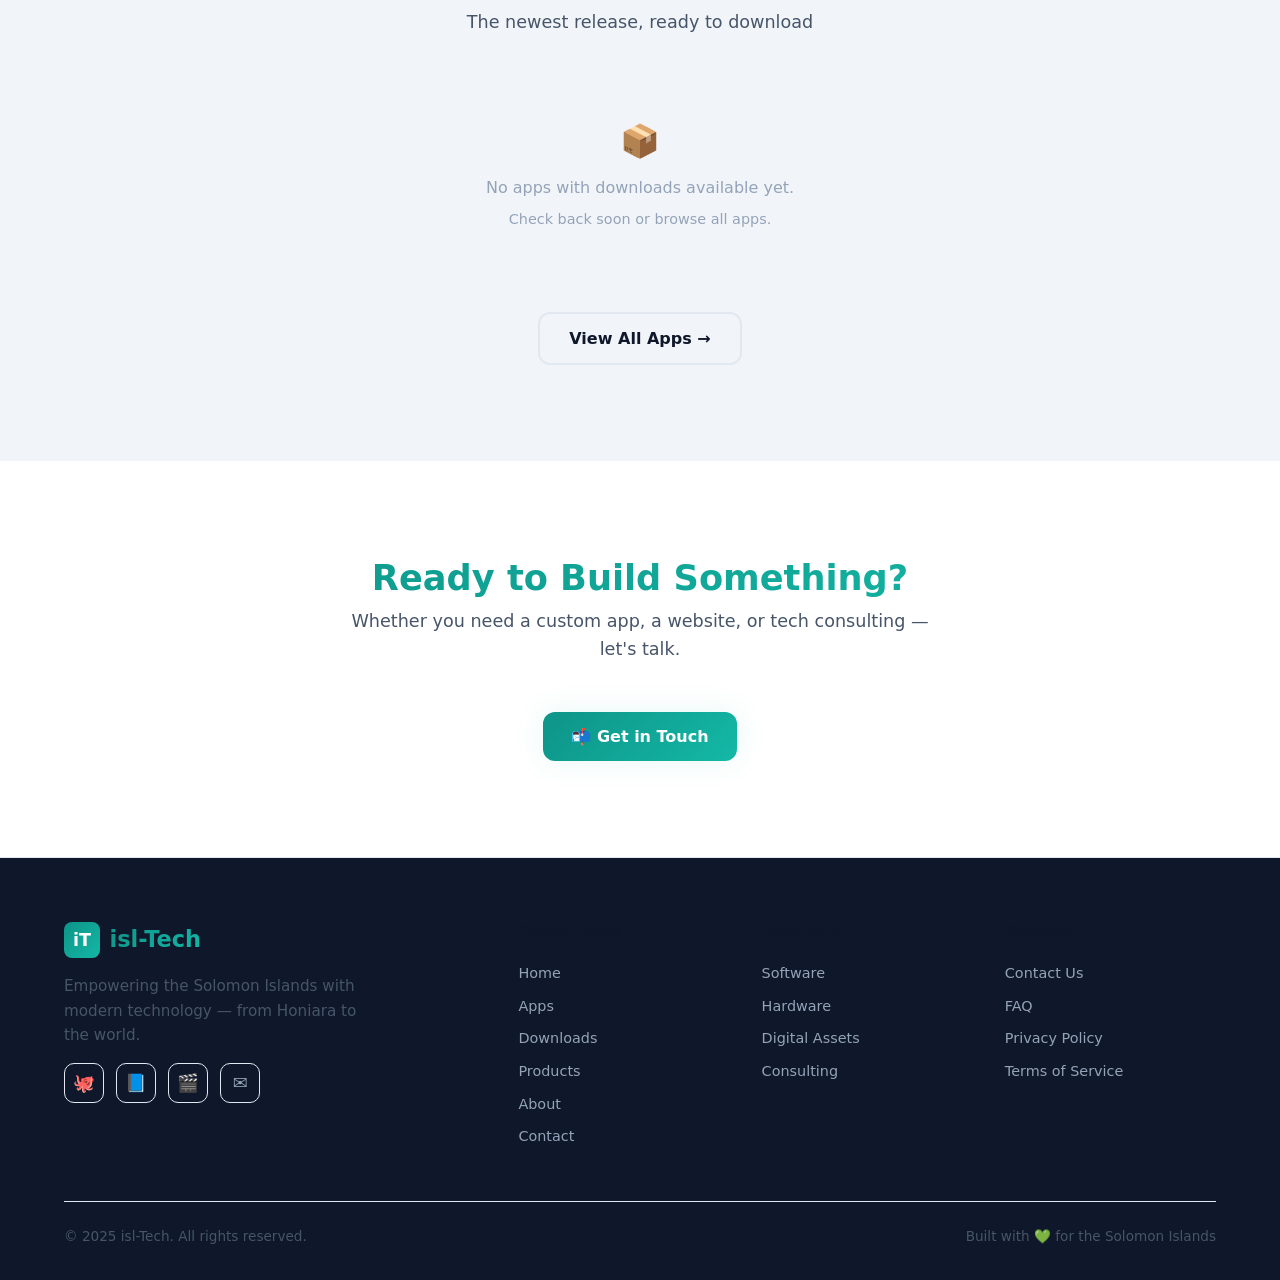
==== commit e613ef4d: "Optimize logo and improve image loading performance - Compressed logo from 1.07 MB to 138 KB (87.8% " ====
--- a/index.html
+++ b/index.html
@@ -22,9 +22,11 @@
       <div class="container">
         <a href="index.html" class="nav-brand">
           <img
-            src="assets/images/isl-Tech Logo.png"
+            src="assets/images/isl-tech-logo.png"
             alt="isl-Tech logo"
             class="brand-logo"
+            width="48"
+            height="48"
           />
           <span>isl-Tech</span>
         </a>
@@ -80,7 +82,7 @@
              Recommended size: 600x500px or similar 6:5 ratio -->
           <div class="hero-cover">
             <img
-              src="assets/images/Isl-Tech Cover.png"
+              src="assets/images/isl-tech-cover.png"
               alt="isl-Tech cover"
               class="hero-cover-img"
               onerror="
